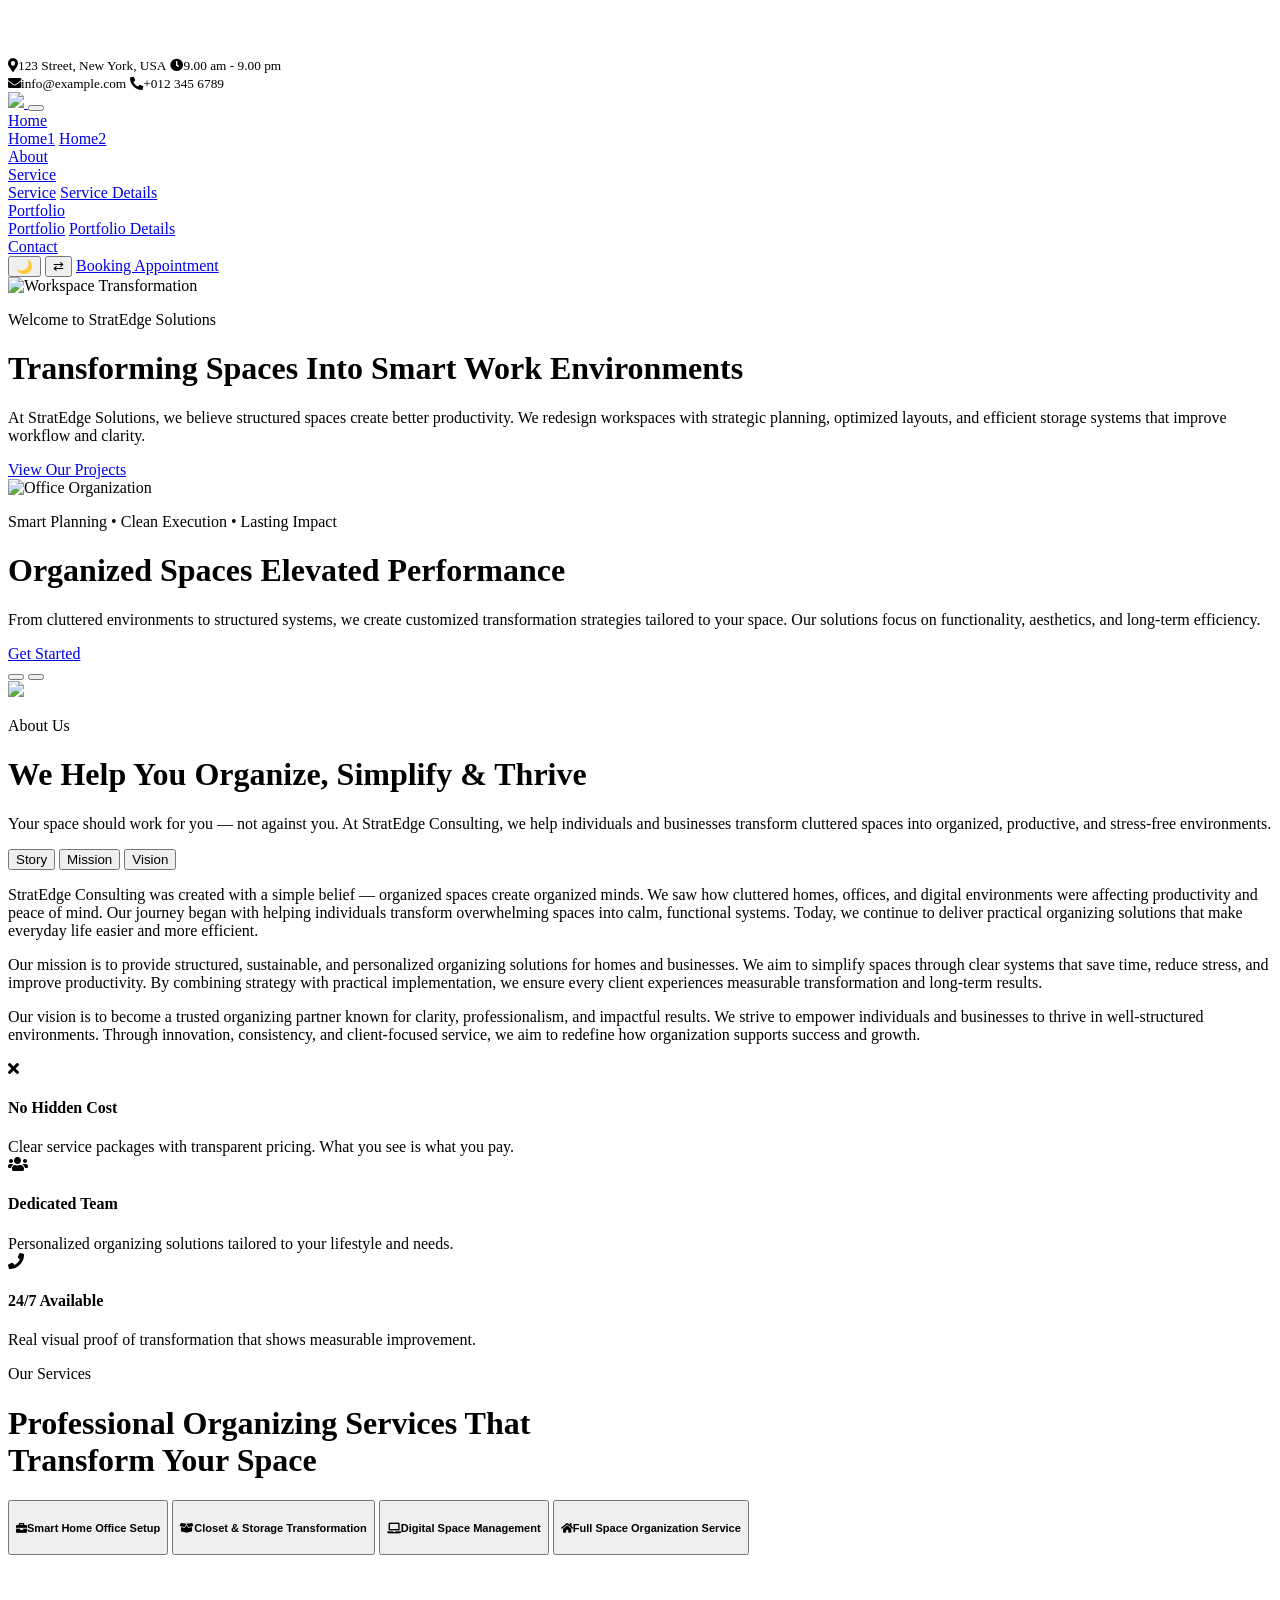
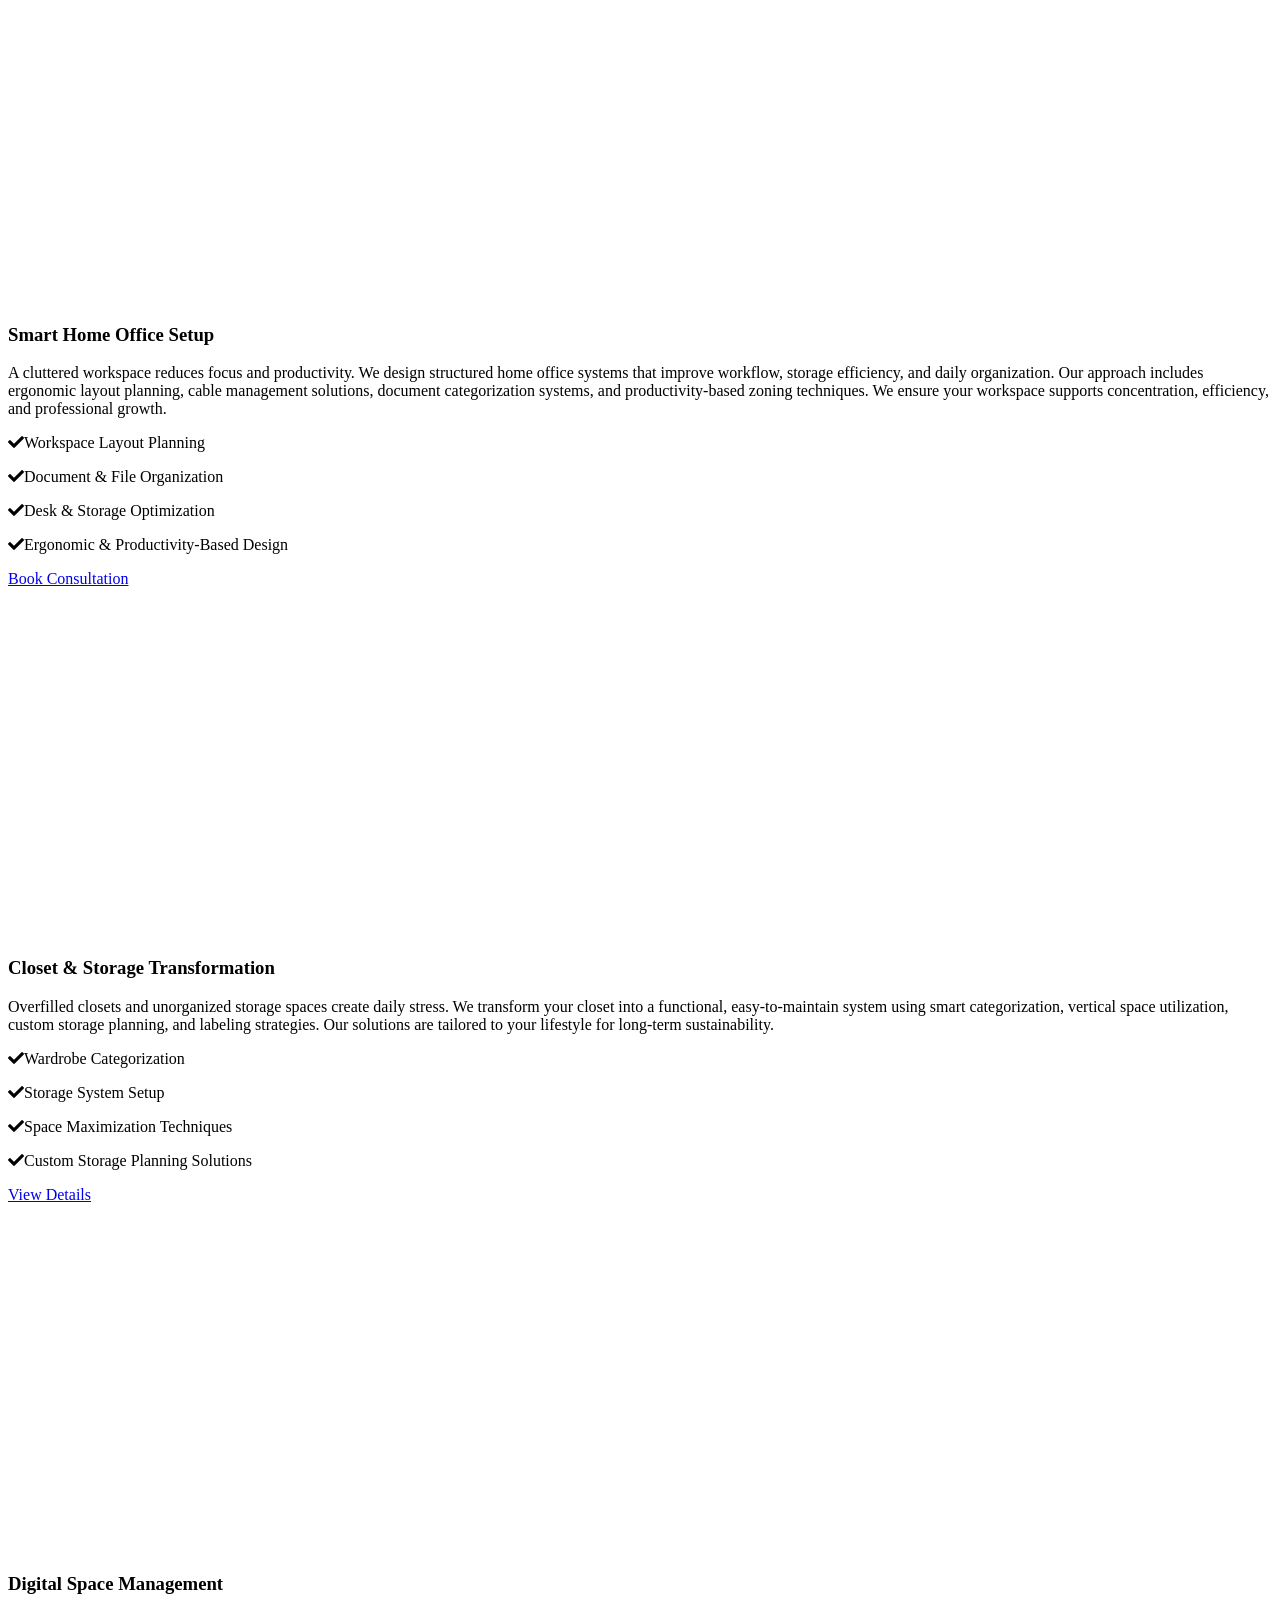
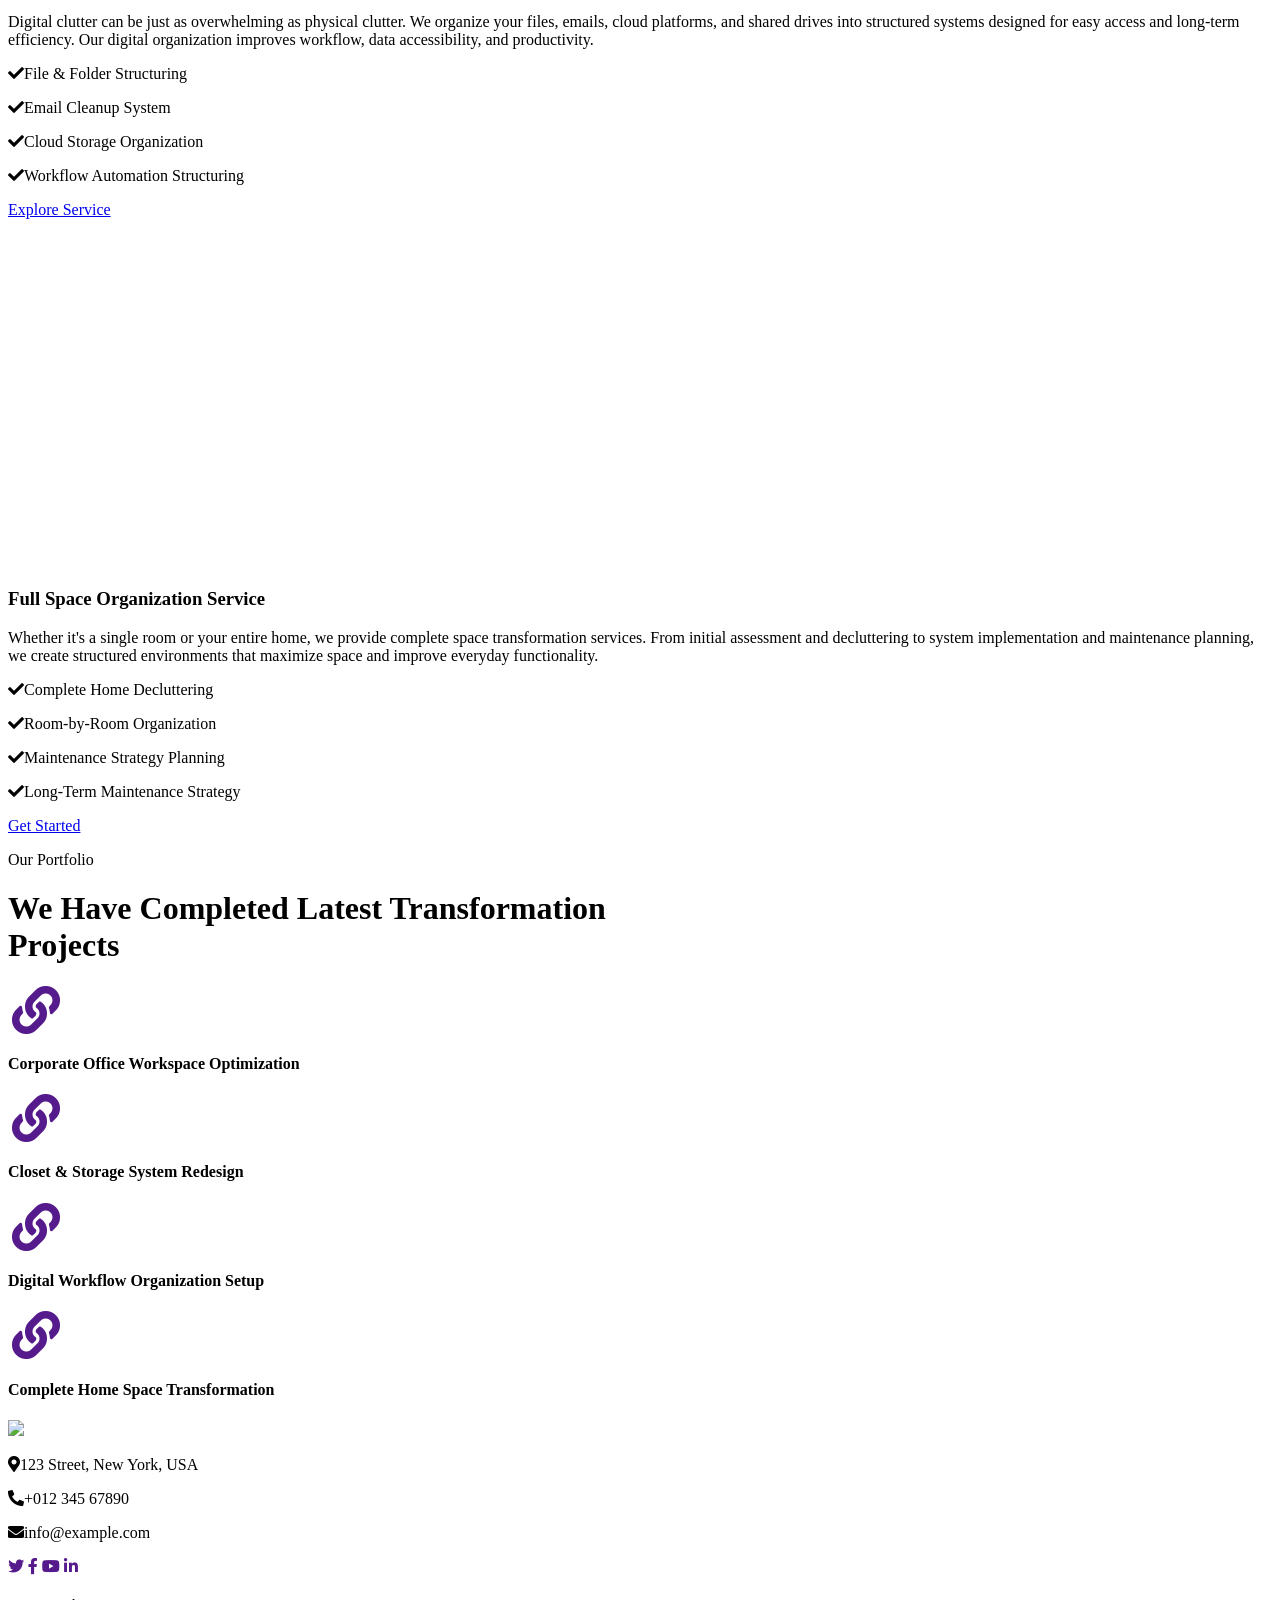
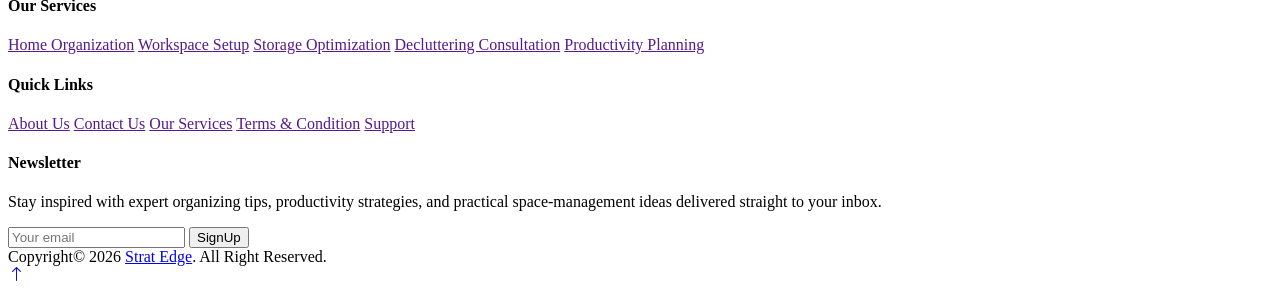
==== index.html @ e44ca154 "Add files via upload" ====
<!DOCTYPE html>
<html lang="en">

<head>
    <meta charset="utf-8">
    <title>StratEdge Consulting</title>
    <meta content="width=device-width, initial-scale=1.0" name="viewport">
    <meta content="" name="keywords">
    <meta content="" name="description">

    <!-- Favicon -->
    <link href="img/favicon.ico" rel="icon">

    <!-- Google Web Fonts -->
    <link rel="preconnect" href="https://fonts.googleapis.com">
    <link rel="preconnect" href="https://fonts.gstatic.com" crossorigin>
    <link href="https://fonts.googleapis.com/css2?family=Jost:wght@500;600;700&family=Open+Sans:wght@400;500&display=swap" rel="stylesheet">  

    <!-- Icon Font Stylesheet -->
    <link href="https://cdnjs.cloudflare.com/ajax/libs/font-awesome/5.10.0/css/all.min.css" rel="stylesheet">
    <link href="https://cdn.jsdelivr.net/npm/bootstrap-icons@1.4.1/font/bootstrap-icons.css" rel="stylesheet">

    <!-- Libraries Stylesheet -->
    <link href="lib/animate/animate.min.css" rel="stylesheet">
    <link href="lib/owlcarousel/assets/owl.carousel.min.css" rel="stylesheet">

    <!-- Customized Bootstrap Stylesheet -->
    <link href="css/bootstrap.min.css" rel="stylesheet">

    <!-- Template Stylesheet -->
    <link href="css/style.css" rel="stylesheet">
</head>

<body>
    <!-- Spinner Start -->
    <div id="spinner" class="show bg-white position-fixed translate-middle w-100 vh-100 top-50 start-50 d-flex align-items-center justify-content-center">
        <div class="spinner-border text-primary" role="status" style="width: 3rem; height: 3rem;"></div>
    </div>
    <!-- Spinner End -->


     <!-- Navbar Start -->
    <div class="container-fluid fixed-top px-0 wow fadeIn" data-wow-delay="0.1s">
        <div class="top-bar row gx-0 align-items-center d-none d-lg-flex">
            <div class="col-lg-6 px-5 text-start">
                <small><i class="fa fa-map-marker-alt text-primary me-2"></i>123 Street, New York, USA</small>
                <small class="ms-4"><i class="fa fa-clock text-primary me-2"></i>9.00 am - 9.00 pm</small>
            </div>
            <div class="col-lg-6 px-5 text-end">
                <small><i class="fa fa-envelope text-primary me-2"></i>info@example.com</small>
                <small class="ms-4"><i class="fa fa-phone-alt text-primary me-2"></i>+012 345 6789</small>
            </div>
        </div>

        <nav class="navbar navbar-expand-lg navbar-light py-lg-0 px-lg-5">
            <a href="index.html" class="navbar-brand ms-4 ms-lg-0">
                <img src="img/consulting-logo.png">
            </a>
            <button type="button" class="navbar-toggler me-4" data-bs-toggle="collapse" data-bs-target="#navbarCollapse">
                <span class="navbar-toggler-icon"></span>
            </button>
            <div class="collapse navbar-collapse" id="navbarCollapse">
    <div class="navbar-nav ms-auto p-4 p-lg-0">

        <div class="nav-item dropdown">
            <a href="#" class="nav-link dropdown-toggle active" data-bs-toggle="dropdown" aria-expanded="false">Home</a>
            <div class="dropdown-menu border-light m-0">
                <a href="index.html" class="dropdown-item active">Home1</a>
                <a href="home2.html" class="dropdown-item">Home2</a>
            </div>
        </div>
        <a href="about.html" class="nav-item nav-link">About</a>

        <!-- Services Dropdown Start -->
         <div class="nav-item dropdown">
            <a href="#" class="nav-link dropdown-toggle" data-bs-toggle="dropdown" aria-expanded="false">Service</a>
            <div class="dropdown-menu border-light m-0">
                <a href="service.html" class="dropdown-item">Service</a>
                <a href="service-details.html" class="dropdown-item">Service Details</a>
            </div>
        </div>
        <!-- Services Dropdown End -->

         <div class="nav-item dropdown">
            <a href="#" class="nav-link dropdown-toggle" data-bs-toggle="dropdown" aria-expanded="false">Portfolio</a>
            <div class="dropdown-menu border-light m-0">
                <a href="project.html" class="dropdown-item">Portfolio</a>
                <a href="project-details.html" class="dropdown-item">Portfolio Details</a>
            </div>
        </div>
        <a href="contact.html" class="nav-item nav-link">Contact</a>

        <div class="d-flex align-items-center ms-lg-3">
            <button id="theme-toggle" class="theme-btn" aria-label="Toggle theme">🌙</button>
            <button id="rtl-toggle" class="rtl-btn" aria-label="Toggle RTL">⇄</button>
            <a href="booking.html" class="logintopbtn btn btn-primary py-2 px-4 ms-3 d-lg-block">
                Booking Appointment
            </a>
        </div>

    </div>
</div>
        </nav>
    </div>
    <!-- Navbar End -->


    <!-- Carousel Start -->
    <div class="container-fluid p-0 mb-5 wow fadeIn" data-wow-delay="0.1s">
    <div id="header-carousel" class="carousel slide carousel-fade" data-bs-ride="carousel">
        <div class="carousel-inner">

            <!-- Slide 1 -->
            <div class="carousel-item active">
                <img class="w-100" src="img/bg-pages.jpg" alt="Workspace Transformation">
                <div class="carousel-caption">
                    <div class="container">
                        <div class="row justify-content-start">
                            <div class="col-lg-8">

                                <p class="d-inline-block border border-white rounded text-primary fw-semi-bold py-1 px-3 animated slideInDown">
                                    Welcome to StratEdge Solutions
                                </p>

                                <h1 class="display-1 mb-4 animated slideInDown">
                                    Transforming Spaces Into Smart Work Environments
                                </h1>

                                <p class="mb-3 ban-text">
                                    At StratEdge Solutions, we believe structured spaces create better productivity. 
                                    We redesign workspaces with strategic planning, optimized layouts, and efficient 
                                    storage systems that improve workflow and clarity.
                                </p>

                                <a href="projects.html" class="btn btn-primary py-3 px-5 animated slideInDown">
                                    View Our Projects
                                </a>

                            </div>
                        </div>
                    </div>
                </div>
            </div>

            <!-- Slide 2 -->
            <div class="carousel-item">
                <img class="w-100" src="img/off1-1.jpg" alt="Office Organization">
                <div class="carousel-caption">
                    <div class="container">
                        <div class="row justify-content-start">
                            <div class="col-lg-7">

                                <p class="d-inline-block border border-white rounded text-primary fw-semi-bold py-1 px-3 animated slideInDown">
                                    Smart Planning • Clean Execution • Lasting Impact
                                </p>

                                <h1 class="display-1 mb-4 animated slideInDown">
                                    Organized Spaces Elevated Performance
                                </h1>

                                <p class="mb-3 ban-text">
                                    From cluttered environments to structured systems, we create customized 
                                    transformation strategies tailored to your space. Our solutions focus on 
                                    functionality, aesthetics, and long-term efficiency.
                                </p>

                                <a href="contact.html" class="btn btn-primary py-3 px-5 animated slideInDown">
                                    Get Started
                                </a>

                            </div>
                        </div>
                    </div>
                </div>
            </div>

        </div>

        <!-- Controls -->
        <button class="carousel-control-prev" type="button" data-bs-target="#header-carousel" data-bs-slide="prev">
            <span class="carousel-control-prev-icon"></span>
        </button>

        <button class="carousel-control-next" type="button" data-bs-target="#header-carousel" data-bs-slide="next">
            <span class="carousel-control-next-icon"></span>
        </button>

    </div>
</div>
    <!-- Carousel End -->


    <!-- About Start -->
    <div class="container-xxl py-5 home-about">
        <div class="container">
            <div class="row g-4 align-items-end mb-4">
                <div class="col-lg-6 wow fadeInUp" data-wow-delay="0.1s">
                    <img class="img-fluid rounded" src="img/about.jpg">
                </div>
                <div class="col-lg-6 wow fadeInUp" data-wow-delay="0.3s">
                    <p class="d-inline-block border rounded text-primary fw-semi-bold py-1 px-3">About Us</p>
                    <h1 class="display-5 mb-4">We Help You Organize, Simplify & Thrive</h1>
                    <p class="mb-4">Your space should work for you — not against you. At StratEdge Consulting, we help individuals and businesses transform cluttered spaces into organized, productive, and stress-free environments.</p>
                    <div class="border rounded p-4">
                        <nav>
                            <div class="nav nav-tabs mb-3" id="nav-tab" role="tablist">
                                <button class="nav-link fw-semi-bold active" id="nav-story-tab" data-bs-toggle="tab" data-bs-target="#nav-story" type="button" role="tab" aria-controls="nav-story" aria-selected="true">Story</button>
                                <button class="nav-link fw-semi-bold" id="nav-mission-tab" data-bs-toggle="tab" data-bs-target="#nav-mission" type="button" role="tab" aria-controls="nav-mission" aria-selected="false">Mission</button>
                                <button class="nav-link fw-semi-bold" id="nav-vision-tab" data-bs-toggle="tab" data-bs-target="#nav-vision" type="button" role="tab" aria-controls="nav-vision" aria-selected="false">Vision</button>
                            </div>
                        </nav>
                        <div class="tab-content" id="nav-tabContent">
                            <div class="tab-pane fade show active" id="nav-story" role="tabpanel" aria-labelledby="nav-story-tab">
                                
                                <p class="mb-0">StratEdge Consulting was created with a simple belief — organized spaces create organized minds. We saw how cluttered homes, offices, and digital environments were affecting productivity and peace of mind. Our journey began with helping individuals transform overwhelming spaces into calm, functional systems. Today, we continue to deliver practical organizing solutions that make everyday life easier and more efficient.</p>
                            </div>
                            <div class="tab-pane fade" id="nav-mission" role="tabpanel" aria-labelledby="nav-mission-tab">
                               
                                <p class="mb-0">Our mission is to provide structured, sustainable, and personalized organizing solutions for homes and businesses. We aim to simplify spaces through clear systems that save time, reduce stress, and improve productivity. By combining strategy with practical implementation, we ensure every client experiences measurable transformation and long-term results.</p>
                            </div>
                            <div class="tab-pane fade" id="nav-vision" role="tabpanel" aria-labelledby="nav-vision-tab">
                                
                                <p class="mb-0">Our vision is to become a trusted organizing partner known for clarity, professionalism, and impactful results. We strive to empower individuals and businesses to thrive in well-structured environments. Through innovation, consistency, and client-focused service, we aim to redefine how organization supports success and growth.</p>
                            </div>
                        </div>
                    </div>
                </div>
            </div>
            <div class="border rounded p-4 wow fadeInUp" data-wow-delay="0.1s">
                <div class="row g-4">
                    <div class="col-lg-4 wow fadeIn" data-wow-delay="0.1s">
                        <div class="h-100">
                            <div class="d-flex">
                                <div class="flex-shrink-0 btn-lg-square rounded-circle bg-primary">
                                    <i class="fa fa-times text-white"></i>
                                </div>
                                <div class="ps-3">
                                    <h4>No Hidden Cost</h4>
                                    <span>Clear service packages with transparent pricing. What you see is what you pay.</span>
                                </div>
                                <div class="border-end d-none d-lg-block"></div>
                            </div>
                            <div class="border-bottom mt-4 d-block d-lg-none"></div>
                        </div>
                    </div>
                    <div class="col-lg-4 wow fadeIn" data-wow-delay="0.3s">
                        <div class="h-100">
                            <div class="d-flex">
                                <div class="flex-shrink-0 btn-lg-square rounded-circle bg-primary">
                                    <i class="fa fa-users text-white"></i>
                                </div>
                                <div class="ps-3">
                                    <h4>Dedicated Team</h4>
                                    <span>Personalized organizing solutions tailored to your lifestyle and needs.</span>
                                </div>
                                <div class="border-end d-none d-lg-block"></div>
                            </div>
                            <div class="border-bottom mt-4 d-block d-lg-none"></div>
                        </div>
                    </div>
                    <div class="col-lg-4 wow fadeIn" data-wow-delay="0.5s">
                        <div class="h-100">
                            <div class="d-flex">
                                <div class="flex-shrink-0 btn-lg-square rounded-circle bg-primary">
                                    <i class="fa fa-phone text-white"></i>
                                </div>
                                <div class="ps-3">
                                    <h4>24/7 Available</h4>
                                    <span>Real visual proof of transformation that shows measurable improvement.</span>
                                </div>
                            </div>
                        </div>
                    </div>
                </div>
            </div>
        </div>
    </div>
    <!-- About End -->


   <!-- Service Start -->
<div class="container-xxl service py-5">
    <div class="container">
        <div class="text-center mx-auto wow fadeInUp" data-wow-delay="0.1s" style="max-width: 600px;">
            <p class="d-inline-block border rounded text-primary fw-semi-bold py-1 px-3">Our Services</p>
            <h1 class="display-5 mb-5">Professional Organizing Services That Transform Your Space</h1>
        </div>
        <div class="row g-4 wow fadeInUp" data-wow-delay="0.3s">
            <div class="col-lg-4">
                <div class="nav nav-pills d-flex justify-content-between w-100 h-100 me-4">
                    <button class="nav-link w-100 d-flex align-items-center text-start border p-4 mb-4 active" data-bs-toggle="pill" data-bs-target="#tab-pane-1" type="button">
                        <h5 class="m-0"><i class="fa fa-briefcase text-primary me-3"></i>Smart Home Office Setup</h5>
                    </button>
                    <button class="nav-link w-100 d-flex align-items-center text-start border p-4 mb-4" data-bs-toggle="pill" data-bs-target="#tab-pane-2" type="button">
                        <h5 class="m-0"><i class="fa fa-box-open text-primary me-3"></i>Closet & Storage Transformation</h5>
                    </button>
                    <button class="nav-link w-100 d-flex align-items-center text-start border p-4 mb-4" data-bs-toggle="pill" data-bs-target="#tab-pane-3" type="button">
                        <h5 class="m-0"><i class="fa fa-laptop text-primary me-3"></i>Digital Space Management</h5>
                    </button>
                    <button class="nav-link w-100 d-flex align-items-center text-start border p-4 mb-0" data-bs-toggle="pill" data-bs-target="#tab-pane-4" type="button">
                        <h5 class="m-0"><i class="fa fa-home text-primary me-3"></i>Full Space Organization Service</h5>
                    </button>
                </div>
            </div>

            <div class="col-lg-8">
                <div class="tab-content w-100">

                    <!-- TAB 1 -->
                    <div class="tab-pane fade show active" id="tab-pane-1">
                        <div class="row g-4">
                            <div class="col-md-6" style="min-height: 350px;">
                                <div class="position-relative h-100">
                                    <img class="position-absolute rounded w-100 h-100" src="img/clo1-1.webp" style="object-fit: cover;" alt="">
                                </div>
                            </div>
                            <div class="col-md-6">
                                <h3 class="mb-4">Smart Home Office Setup</h3>
                                <p class="mb-4">
                                    A cluttered workspace reduces focus and productivity. We design structured home 
                                    office systems that improve workflow, storage efficiency, and daily organization. 
                                    Our approach includes ergonomic layout planning, cable management solutions, 
                                    document categorization systems, and productivity-based zoning techniques. 
                                    We ensure your workspace supports concentration, efficiency, and professional growth.
                                </p>
                                <p><i class="fa fa-check text-primary me-3"></i>Workspace Layout Planning</p>
                                <p><i class="fa fa-check text-primary me-3"></i>Document & File Organization</p>
                                <p><i class="fa fa-check text-primary me-3"></i>Desk & Storage Optimization</p>
                                <p><i class="fa fa-check text-primary me-3"></i>Ergonomic & Productivity-Based Design</p>
                                <a href="#" class="btn btn-primary py-3 px-5 mt-3">Book Consultation</a>
                            </div>
                        </div>
                    </div>

                    <!-- TAB 2 -->
                    <div class="tab-pane fade" id="tab-pane-2">
                        <div class="row g-4">
                            <div class="col-md-6" style="min-height: 350px;">
                                <div class="position-relative h-100">
                                    <img class="position-absolute rounded w-100 h-100" src="img/clo2-2.webp" style="object-fit: cover;" alt="">
                                </div>
                            </div>
                            <div class="col-md-6">
                                <h3 class="mb-4">Closet & Storage Transformation</h3>
                                <p class="mb-4">
                                    Overfilled closets and unorganized storage spaces create daily stress. We transform 
                                    your closet into a functional, easy-to-maintain system using smart categorization, 
                                    vertical space utilization, custom storage planning, and labeling strategies. 
                                    Our solutions are tailored to your lifestyle for long-term sustainability.
                                </p>
                                <p><i class="fa fa-check text-primary me-3"></i>Wardrobe Categorization</p>
                                <p><i class="fa fa-check text-primary me-3"></i>Storage System Setup</p>
                                <p><i class="fa fa-check text-primary me-3"></i>Space Maximization Techniques</p>
                                <p><i class="fa fa-check text-primary me-3"></i>Custom Storage Planning Solutions</p>
                                <a href="#" class="btn btn-primary py-3 px-5 mt-3">View Details</a>
                            </div>
                        </div>
                    </div>

                    <!-- TAB 3 -->
                    <div class="tab-pane fade" id="tab-pane-3">
                        <div class="row g-4">
                            <div class="col-md-6" style="min-height: 350px;">
                                <div class="position-relative h-100">
                                    <img class="position-absolute rounded w-100 h-100" src="img/clo3-3.jpg" style="object-fit: cover;" alt="">
                                </div>
                            </div>
                            <div class="col-md-6">
                                <h3 class="mb-4">Digital Space Management</h3>
                                <p class="mb-4">
                                    Digital clutter can be just as overwhelming as physical clutter. We organize your 
                                    files, emails, cloud platforms, and shared drives into structured systems designed 
                                    for easy access and long-term efficiency. Our digital organization improves workflow, 
                                    data accessibility, and productivity.
                                </p>
                                <p><i class="fa fa-check text-primary me-3"></i>File & Folder Structuring</p>
                                <p><i class="fa fa-check text-primary me-3"></i>Email Cleanup System</p>
                                <p><i class="fa fa-check text-primary me-3"></i>Cloud Storage Organization</p>
                                <p><i class="fa fa-check text-primary me-3"></i>Workflow Automation Structuring</p>
                                <a href="#" class="btn btn-primary py-3 px-5 mt-3">Explore Service</a>
                            </div>
                        </div>
                    </div>

                    <!-- TAB 4 -->
                    <div class="tab-pane fade" id="tab-pane-4">
                        <div class="row g-4">
                            <div class="col-md-6" style="min-height: 350px;">
                                <div class="position-relative h-100">
                                    <img class="position-absolute rounded w-100 h-100" src="img/port4-4.jpg" style="object-fit: cover;" alt="">
                                </div>
                            </div>
                            <div class="col-md-6">
                                <h3 class="mb-4">Full Space Organization Service</h3>
                                <p class="mb-4">
                                    Whether it's a single room or your entire home, we provide complete space 
                                    transformation services. From initial assessment and decluttering to system 
                                    implementation and maintenance planning, we create structured environments 
                                    that maximize space and improve everyday functionality.
                                </p>
                                <p><i class="fa fa-check text-primary me-3"></i>Complete Home Decluttering</p>
                                <p><i class="fa fa-check text-primary me-3"></i>Room-by-Room Organization</p>
                                <p><i class="fa fa-check text-primary me-3"></i>Maintenance Strategy Planning</p>
                                <p><i class="fa fa-check text-primary me-3"></i>Long-Term Maintenance Strategy</p>
                                <a href="#" class="btn btn-primary py-3 px-5 mt-3">Get Started</a>
                            </div>
                        </div>
                    </div>

                </div>
            </div>
        </div>
    </div>
</div>
<!-- Service End -->


    <!-- Projects Start -->
    <div class="container-xxl py-5 home-pro">
    <div class="container">
        <div class="text-center mx-auto wow fadeInUp" data-wow-delay="0.1s" style="max-width: 600px;">
            <p class="d-inline-block border rounded text-primary fw-semi-bold py-1 px-3">Our Portfolio</p>
            <h1 class="display-5 mb-5">We Have Completed Latest Transformation Projects</h1>
        </div>
        <div class="owl-carousel project-carousel wow fadeInUp" data-wow-delay="0.3s">
            
            <div class="project-item pe-5">
                <div class="project-img mb-3">
                    <img class="img-fluid rounded" src="img/product2.png" alt="">
                    <a href=""><i class="fa fa-link fa-3x text-primary"></i></a>
                </div>
                <div class="project-title">
                    <h4 class="mb-0">Corporate Office Workspace Optimization</h4>
                </div>
            </div>

            <div class="project-item pe-5">
                <div class="project-img mb-3">
                    <img class="img-fluid rounded" src="img/product4.png" alt="">
                    <a href=""><i class="fa fa-link fa-3x text-primary"></i></a>
                </div>
                <div class="project-title">
                    <h4 class="mb-0">Closet & Storage System Redesign</h4>
                </div>
            </div>

            <div class="project-item pe-5">
                <div class="project-img mb-3">
                    <img class="img-fluid rounded" src="img/product3.png" alt="">
                    <a href=""><i class="fa fa-link fa-3x text-primary"></i></a>
                </div>
                <div class="project-title">
                    <h4 class="mb-0">Digital Workflow Organization Setup</h4>
                </div>
            </div>

            <div class="project-item pe-5">
                <div class="project-img mb-3">
                    <img class="img-fluid rounded" src="img/product1.png" alt="">
                    <a href=""><i class="fa fa-link fa-3x text-primary"></i></a>
                </div>
                <div class="project-title">
                    <h4 class="mb-0">Complete Home Space Transformation</h4>
                </div>
            </div>

        </div>
    </div>
</div>
    <!-- Projects End -->


    
   


    <!-- Footer Start -->
    <div class="container-fluid bg-dark text-light footer mt-5 py-5 wow fadeIn" data-wow-delay="0.1s">
        <div class="container py-5">
            <div class="row g-5">
                <div class="col-lg-3 col-md-6">
                    <a href="index.html" class="navbar-brand ms-4 ms-lg-0">
                <img src="img/consulting-logo.png">
            </a>
                    <p class="mb-2"><i class="fa fa-map-marker-alt me-3"></i>123 Street, New York, USA</p>
                    <p class="mb-2"><i class="fa fa-phone-alt me-3"></i>+012 345 67890</p>
                    <p class="mb-2"><i class="fa fa-envelope me-3"></i>info@example.com</p>
                    <div class="d-flex pt-2">
                        <a class="btn btn-square btn-outline-light rounded-circle me-2" href=""><i class="fab fa-twitter"></i></a>
                        <a class="btn btn-square btn-outline-light rounded-circle me-2" href=""><i class="fab fa-facebook-f"></i></a>
                        <a class="btn btn-square btn-outline-light rounded-circle me-2" href=""><i class="fab fa-youtube"></i></a>
                        <a class="btn btn-square btn-outline-light rounded-circle me-2" href=""><i class="fab fa-linkedin-in"></i></a>
                    </div>
                </div>
                <div class="col-lg-3 col-md-6">
    <h4 class="text-white mb-4">Our Services</h4>
    <a class="btn btn-link" href="">Home Organization</a>
    <a class="btn btn-link" href="">Workspace Setup</a>
    <a class="btn btn-link" href="">Storage Optimization</a>
    <a class="btn btn-link" href="">Decluttering Consultation</a>
    <a class="btn btn-link" href="">Productivity Planning</a>
</div>
                <div class="col-lg-3 col-md-6">
                    <h4 class="text-white mb-4">Quick Links</h4>
                    <a class="btn btn-link" href="">About Us</a>
                    <a class="btn btn-link" href="">Contact Us</a>
                    <a class="btn btn-link" href="">Our Services</a>
                    <a class="btn btn-link" href="">Terms & Condition</a>
                    <a class="btn btn-link" href="">Support</a>
                </div>
                <div class="col-lg-3 col-md-6">
                    <h4 class="text-white mb-4">Newsletter</h4>
                    <p>Stay inspired with expert organizing tips, productivity strategies, and practical space-management ideas delivered straight to your inbox.</p>
                    <div class="position-relative w-100">
                        <input class="form-control bg-white border-0 w-100 py-3 ps-4 pe-5" type="text" placeholder="Your email">
                        <button type="button" class="btn btn-primary py-2 position-absolute top-0 end-0 mt-2 me-2">SignUp</button>
                    </div>
                </div>
            </div>
        </div>
    </div>
    <!-- Footer End -->


    <!-- Copyright Start -->
    <div class="container-fluid copyright py-4">
        <div class="container">
            <div class="row">
                <div class="col-md-12 text-center  mb-3 mb-md-0">Copyright© 2026 <a class="border-bottom" href="#">Strat Edge</a>. All Right Reserved.
                </div>
                
            </div>
        </div>
    </div>
    <!-- Copyright End -->


    <!-- Back to Top -->
    <a href="#" class="btn btn-lg btn-primary btn-lg-square rounded-circle back-to-top"><i class="bi bi-arrow-up"></i></a>


    <!-- JavaScript Libraries -->
    <script src="https://code.jquery.com/jquery-3.4.1.min.js"></script>
    <script src="https://cdn.jsdelivr.net/npm/bootstrap@5.3.2/dist/js/bootstrap.bundle.min.js"></script>
    <script src="lib/wow/wow.min.js"></script>
    <script src="lib/easing/easing.min.js"></script>
    <script src="lib/waypoints/waypoints.min.js"></script>
    <script src="lib/owlcarousel/owl.carousel.min.js"></script>

    <!-- Template Javascript -->
    <script src="js/main.js"></script>

</body>

</html>
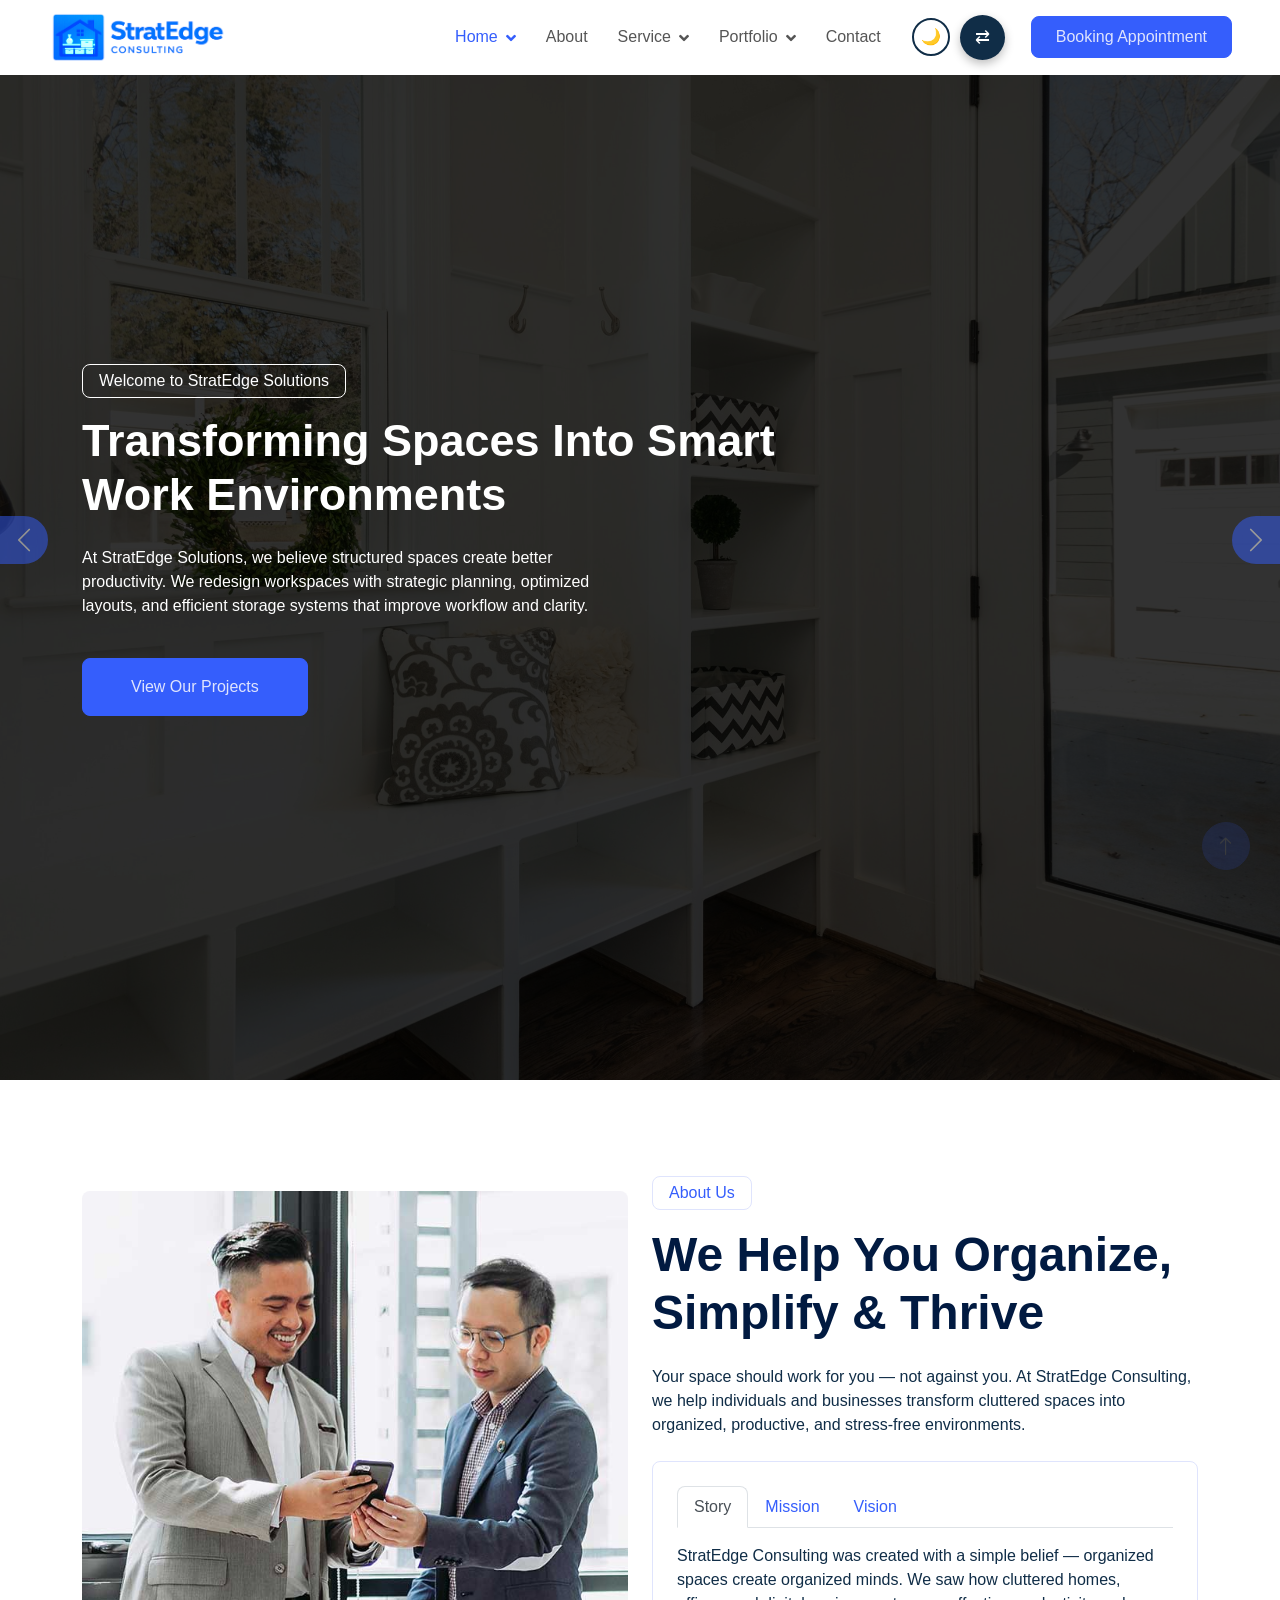
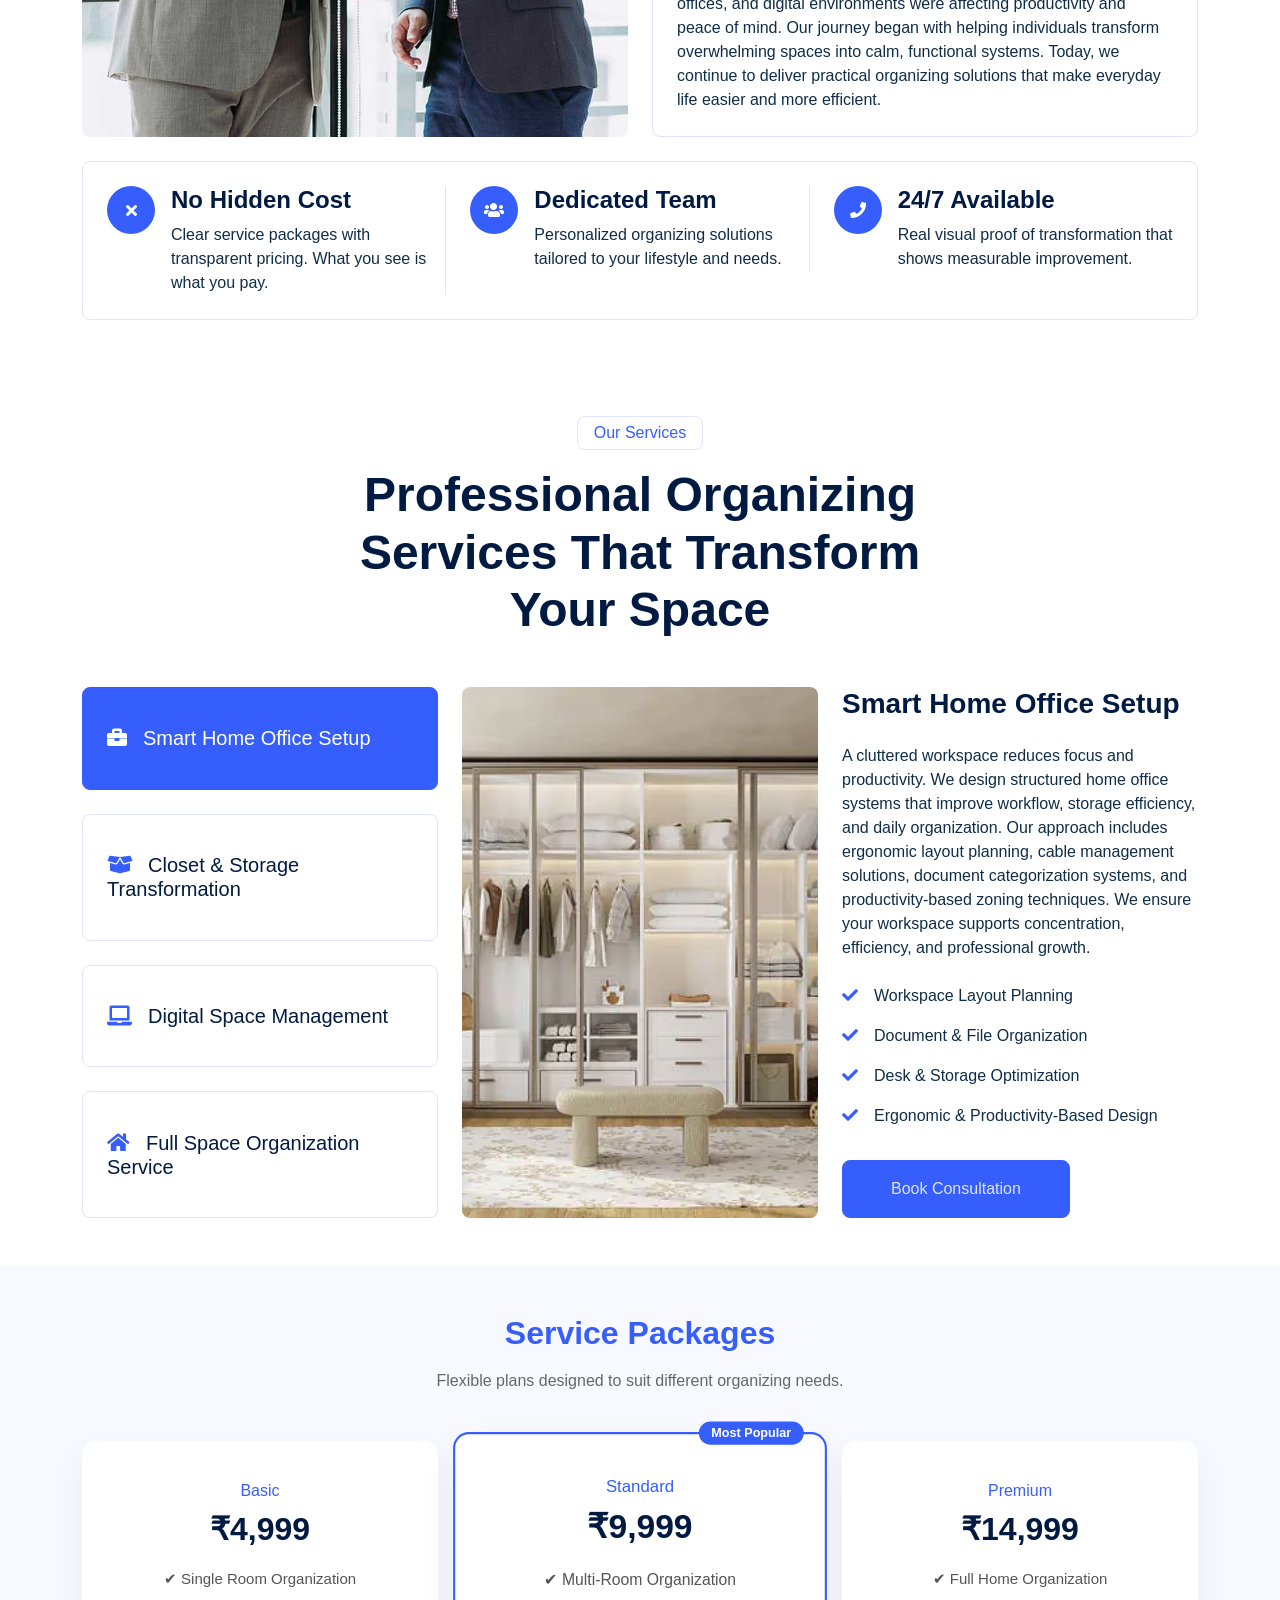
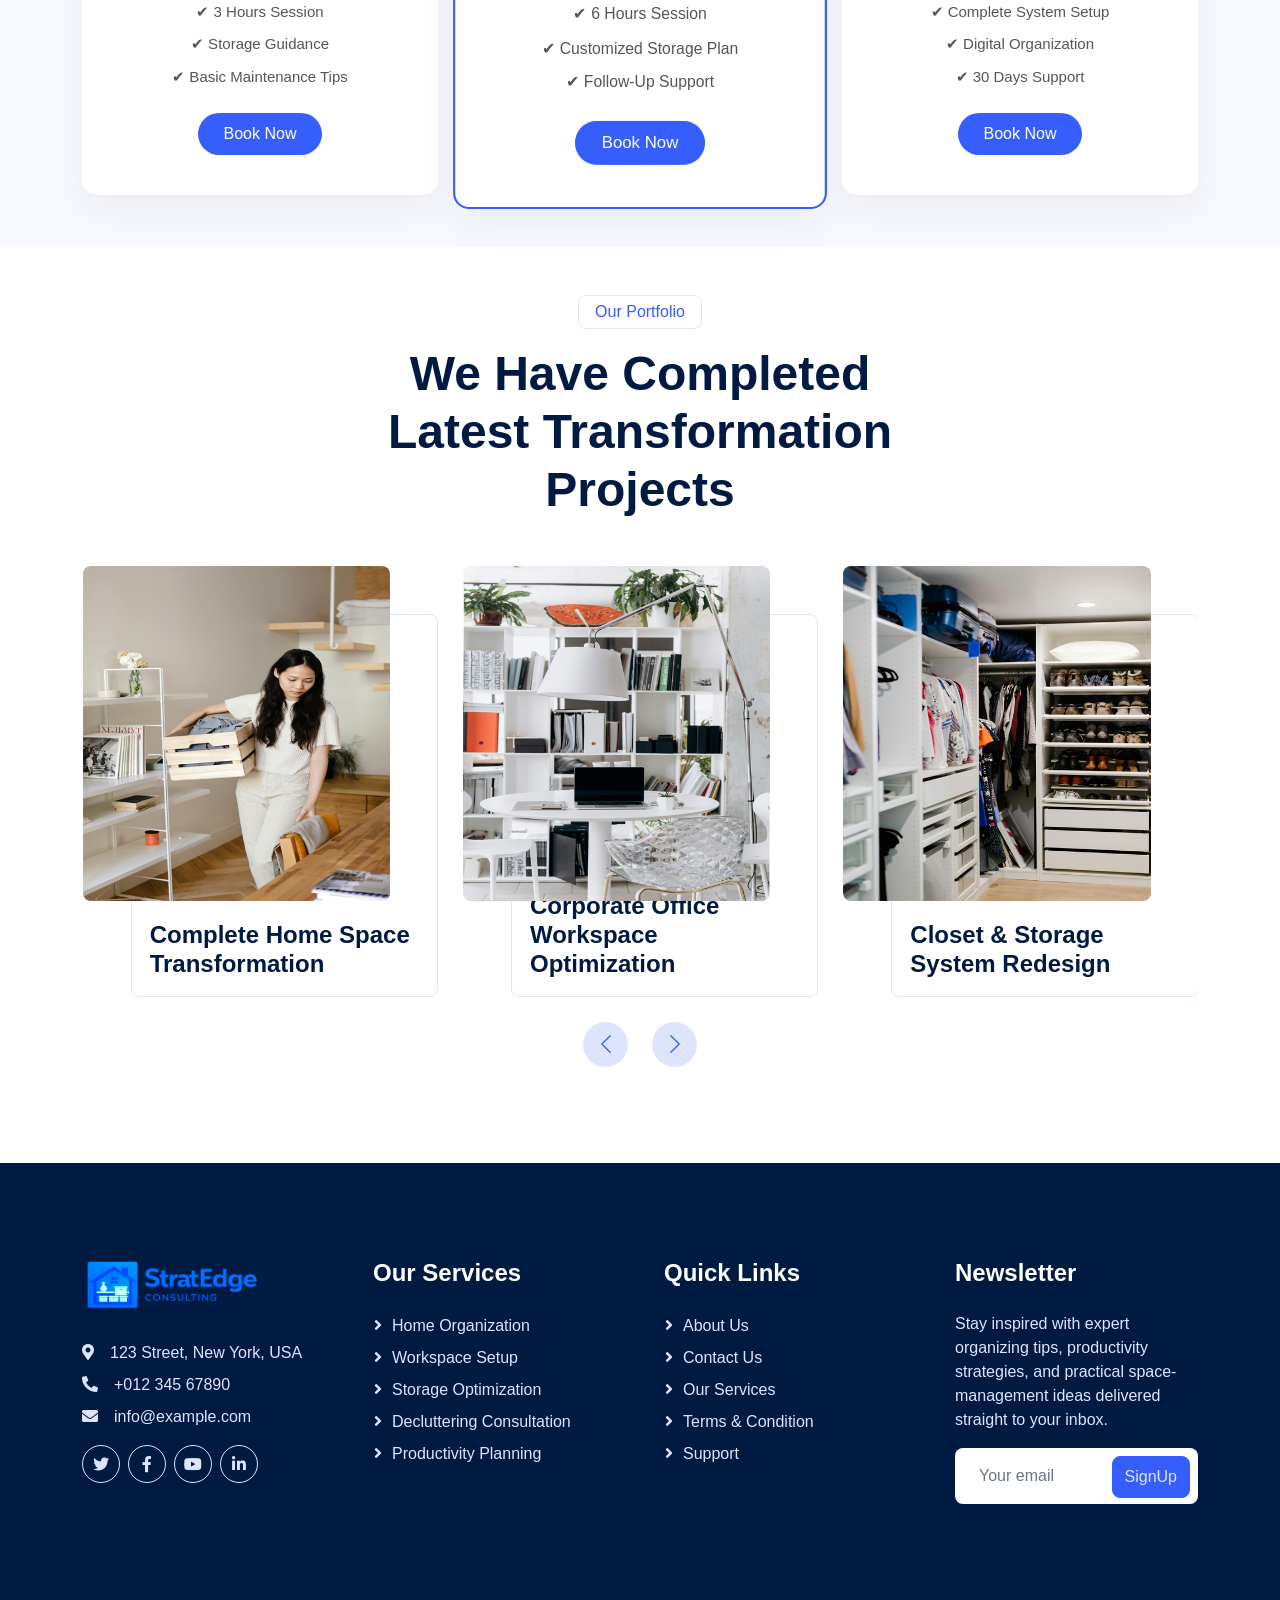
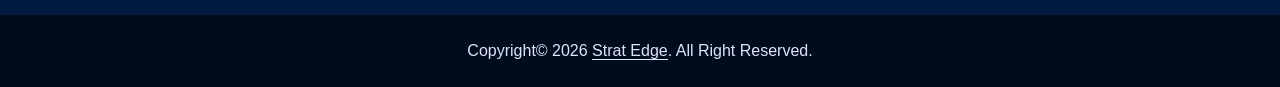
==== commit 6cea2917: "Update index.html" ====
--- a/index.html
+++ b/index.html
@@ -413,6 +413,64 @@
     </div>
 </div>
 <!-- Service End -->
+     <section class="pricing-section py-5">
+  <div class="container text-center">
+    <h2 class="section-title mb-3">Service Packages</h2>
+    <p class="section-subtitle mb-5">
+      Flexible plans designed to suit different organizing needs.
+    </p>
+
+    <div class="row g-4 justify-content-center">
+
+      <!-- Basic Plan -->
+      <div class="col-lg-4 col-md-6">
+        <div class="pricing-card">
+          <h6 class="plan-type">Basic</h6>
+          <h3 class="price">₹4,999</h3>
+          <ul class="pricing-list">
+            <li>✔ Single Room Organization</li>
+            <li>✔ 3 Hours Session</li>
+            <li>✔ Storage Guidance</li>
+            <li>✔ Basic Maintenance Tips</li>
+          </ul>
+          <a href="#" class="btn pricing-btn">Book Now</a>
+        </div>
+      </div>
+
+      <!-- Standard Plan (Featured) -->
+      <div class="col-lg-4 col-md-6">
+        <div class="pricing-card featured">
+          <div class="badge">Most Popular</div>
+          <h6 class="plan-type">Standard</h6>
+          <h3 class="price">₹9,999</h3>
+          <ul class="pricing-list">
+            <li>✔ Multi-Room Organization</li>
+            <li>✔ 6 Hours Session</li>
+            <li>✔ Customized Storage Plan</li>
+            <li>✔ Follow-Up Support</li>
+          </ul>
+          <a href="#" class="btn pricing-btn">Book Now</a>
+        </div>
+      </div>
+
+      <!-- Premium Plan -->
+      <div class="col-lg-4 col-md-6">
+        <div class="pricing-card">
+          <h6 class="plan-type">Premium</h6>
+          <h3 class="price">₹14,999</h3>
+          <ul class="pricing-list">
+            <li>✔ Full Home Organization</li>
+            <li>✔ Complete System Setup</li>
+            <li>✔ Digital Organization</li>
+            <li>✔ 30 Days Support</li>
+          </ul>
+          <a href="#" class="btn pricing-btn">Book Now</a>
+        </div>
+      </div>
+
+    </div>
+  </div>
+</section>
 
 
     <!-- Projects Start -->
@@ -552,4 +610,5 @@
 
 </body>
 
-</html>+
+</html>
--- a/css/style.css
+++ b/css/style.css
@@ -0,0 +1,2273 @@
+/********** Template CSS **********/
+:root {
+    --primary: #355EFC;
+    --secondary: #E93C05;
+    --tertiary: #555555;
+    --light: #DFE4FD;
+    --dark: #011A41;
+}
+
+.back-to-top {
+    position: fixed;
+    display: none;
+    right: 30px;
+    bottom: 30px;
+    z-index: 99;
+}
+
+h1,
+.h1,
+h2,
+.h2,
+.fw-bold {
+    font-weight: 700 !important;
+}
+
+h3,
+.h3,
+h4,
+.h4,
+.fw-medium {
+    font-weight: 600 !important;
+}
+
+h5,
+.h5,
+h6,
+.h6,
+.fw-semi-bold {
+    font-weight: 500 !important;
+}
+
+
+/*** Spinner ***/
+#spinner {
+    opacity: 0;
+    visibility: hidden;
+    transition: opacity .5s ease-out, visibility 0s linear .5s;
+    z-index: 99999;
+}
+
+#spinner.show {
+    transition: opacity .5s ease-out, visibility 0s linear 0s;
+    visibility: visible;
+    opacity: 1;
+}
+
+
+/*** Button ***/
+.btn {
+    transition: .5s;
+    font-weight: 500;
+}
+
+.btn-primary,
+.btn-outline-primary:hover {
+    color: var(--light);
+}
+
+.btn-square {
+    width: 38px;
+    height: 38px;
+}
+
+.btn-sm-square {
+    width: 32px;
+    height: 32px;
+}
+
+.btn-lg-square {
+    width: 48px;
+    height: 48px;
+}
+
+.btn-square,
+.btn-sm-square,
+.btn-lg-square {
+    padding: 0;
+    display: flex;
+    align-items: center;
+    justify-content: center;
+    font-weight: normal;
+}
+
+
+/*** Navbar ***/
+.fixed-top {
+    transition: .5s;
+}
+
+.top-bar {
+    height: 45px;
+    border-bottom: 1px solid rgba(53, 94, 252, .07);
+}
+
+.navbar .dropdown-toggle::after {
+    border: none;
+    content: "\f107";
+    font-family: "Font Awesome 5 Free";
+    font-weight: 900;
+    vertical-align: middle;
+    margin-left: 8px;
+}
+
+.navbar .navbar-nav .nav-link {
+    padding: 25px 15px;
+    color: var(--tertiary);
+    font-weight: 500;
+    outline: none;
+}
+
+.navbar .navbar-nav .nav-link:hover,
+.navbar .navbar-nav .nav-link.active {
+    color: var(--primary);
+}
+.dark .navbar .navbar-nav .nav-link:hover,
+.dark .navbar .navbar-nav .nav-link.active {
+    color: var(--primary);
+}
+@media (max-width: 480px) {
+
+.home2-hero-section {
+  padding-top: 160px;
+}
+.carousel-inner {
+  padding-top: 80px;
+}
+}
+
+@media (max-width: 991.98px) {
+    .navbar .navbar-nav {
+        margin-top: 10px;
+        border-top: 1px solid rgba(0, 0, 0, .07);
+        background: #FFFFFF;
+    }
+    .project-item {
+  padding-bottom: 3rem;
+}
+.footer .navbar-brand {
+  margin: 0px !important;
+}
+.home2-hero-section {
+  min-height: 65vh !important;
+}
+#header-carousel .carousel-item {
+  height: 70vh;
+}
+    .dark .navbar .navbar-nav {
+        background: #000;
+    }
+
+    .navbar .navbar-nav .nav-link {
+        padding: 10px 0;
+    }
+}
+
+@media (min-width: 992px) {
+    .navbar .nav-item .dropdown-menu {
+        display: block;
+        visibility: hidden;
+        top: 100%;
+        transform: rotateX(-75deg);
+        transform-origin: 0% 0%;
+        transition: .5s;
+        opacity: 0;
+    }
+
+    .navbar .nav-item:hover .dropdown-menu {
+        transform: rotateX(0deg);
+        visibility: visible;
+        transition: .5s;
+        opacity: 1;
+    }
+}
+
+
+/*** Header ***/
+.carousel-caption {
+    top: 0;
+    left: 0;
+    right: 0;
+    bottom: 0;
+    display: flex;
+    align-items: center;
+    justify-content: center;
+    text-align: start;
+    z-index: 1;
+}
+
+.carousel-control-prev,
+.carousel-control-next {
+    width: 3rem;
+}
+
+.carousel-control-prev-icon,
+.carousel-control-next-icon {
+    width: 3rem;
+    height: 3rem;
+    background-color: var(--primary);
+    border: 10px solid var(--primary);
+}
+
+.carousel-control-prev-icon {
+    border-radius: 0 3rem 3rem 0;
+}
+
+.carousel-control-next-icon {
+    border-radius: 3rem 0 0 3rem;
+}
+
+@media (max-width: 768px) {
+    #header-carousel .carousel-item {
+        position: relative;
+        min-height: 450px;
+    }
+    
+    #header-carousel .carousel-item img {
+        position: absolute;
+        width: 100%;
+        height: 100%;
+        object-fit: cover;
+    }
+}
+
+.page-header {
+    padding-top: 12rem;
+    padding-bottom: 6rem;
+    background-color: #DFE4FD !important;
+    background-size: cover;
+}
+
+.page-header .breadcrumb-item,
+.page-header .breadcrumb-item a {
+    font-weight: 500;
+}
+
+.page-header .breadcrumb-item+.breadcrumb-item::before {
+    color: var(--tertiary);
+}
+
+
+/*** Service ***/
+.service .nav .nav-link {
+    transition: .5s;
+}
+
+.service .nav .nav-link.active {
+    border-color: var(--primary) !important;
+    background: var(--primary);
+}
+
+.service .nav .nav-link.active h5 {
+    color: #FFFFFF !important;
+}
+
+.service .nav .nav-link.active h5 i {
+    color: #FFFFFF !important;
+}
+
+
+/*** Project ***/
+.project-item,
+.project-item .project-img {
+    position: relative;
+}
+
+.project-item .project-img a {
+    position: absolute;
+    width: 100%;
+    height: 100%;
+    top: 0;
+    left: 0;
+    background: rgba(255, 255, 255, .5);
+    display: flex;
+    align-items: center;
+    justify-content: center;
+    border-radius: 8px;
+    opacity: 0;
+    transition: .5s;
+}
+
+.project-item:hover .project-img a {
+    opacity: 1;
+}
+
+.project-item .project-title {
+    position: absolute;
+    top: 3rem;
+    right: 0;
+    bottom: 0;
+    left: 3rem;
+    border: 1px solid var(--light);
+    border-radius: 8px;
+    display: flex;
+    align-items: flex-end;
+    padding: 18px;
+    z-index: -1;
+    transition: .5s;
+}
+
+.project-item:hover .project-title {
+    background: var(--primary);
+    border-color: var(--primary);
+}
+
+.project-item .project-title h4 {
+    transition: .5s;
+}
+
+.project-item:hover .project-title h4 {
+    color: #FFFFFF;
+}
+
+.project-carousel .owl-nav {
+    margin-top: 25px;
+    display: flex;
+    justify-content: center;
+}
+
+.project-carousel .owl-nav .owl-prev,
+.project-carousel .owl-nav .owl-next {
+    margin: 0 12px;
+    width: 45px;
+    height: 45px;
+    display: flex;
+    align-items: center;
+    justify-content: center;
+    color: var(--primary);
+    background: var(--light);
+    border-radius: 45px;
+    font-size: 22px;
+    transition: .5s;
+}
+
+.project-carousel .owl-nav .owl-prev:hover,
+.project-carousel .owl-nav .owl-next:hover {
+    background: var(--primary);
+    color: var(--light);
+}
+
+
+/*** Footer ***/
+.footer .btn.btn-link {
+    display: block;
+    margin-bottom: 5px;
+    padding: 0;
+    text-align: left;
+    color: var(--light);
+    font-weight: normal;
+    text-transform: capitalize;
+    transition: .3s;
+}
+
+.footer .btn.btn-link::before {
+    position: relative;
+    content: "\f105";
+    font-family: "Font Awesome 5 Free";
+    font-weight: 900;
+    margin-right: 10px;
+}
+
+.footer .btn.btn-link:hover {
+    color: var(--primary);
+    letter-spacing: 1px;
+    box-shadow: none;
+}
+
+.copyright {
+    color: var(--light);
+    background: #000B1C;
+}
+
+.copyright a {
+    color: var(--light);
+}
+
+.copyright a:hover {
+    color: var(--primary);
+}
+.navbar-brand img {
+  width: 180px;
+      filter: brightness(150%) contrast(120%);
+}
+.carousel-inner p.ban-text {
+  color: #000;
+  margin-bottom: 40px !important;
+  width: 70%;
+}
+.fun-fact-section {
+    background: #355EFC;
+    color: #fff;
+}
+
+.counter-box h2 {
+    font-size: 40px;
+    font-weight: 700;
+    color: #fff;
+    position: relative;
+    display: inline-block;
+}
+
+.counter-box p {
+    margin-top: 10px;
+    font-size: 16px;
+    letter-spacing: 1px;
+}
+/* + Symbol */
+.counter-box h2::after {
+    content: "+";
+    font-size: 28px;
+    margin-left: 5px;
+    color: #fff;
+}
+.mv-section {
+    background: #f8f9ff;
+}
+
+.section-title {
+    font-weight: 700;
+    color: #355EFC;
+}
+
+.section-subtitle {
+    max-width: 600px;
+    margin: 0 auto;
+    color: #555;
+}
+
+.mv-card {
+    background: #ffffff;
+    padding: 30px;
+    border-radius: 12px;
+    box-shadow: 0 10px 25px rgba(0,0,0,0.05);
+    text-align: center;
+    transition: 0.3s ease;
+    border-top: 4px solid #355EFC;
+}
+
+.mv-card:hover {
+    transform: translateY(-8px);
+}
+
+.mv-card h4 {
+    margin-top: 15px;
+    color: #355EFC;
+    font-weight: 600;
+}
+
+.mv-card p {
+    font-size: 15px;
+    color: #666;
+    margin-top: 10px;
+}
+
+.icon-box {
+    font-size: 40px;
+}
+.journey-section {
+  background: #f8f9ff;
+}
+
+.section-title {
+  color: #355EFC;
+  font-weight: 700;
+}
+
+.section-subtitle {
+  max-width: 600px;
+  margin: 0 auto;
+  color: #666;
+}
+
+/* Timeline Center Line */
+.timeline {
+  position: relative;
+  max-width: 800px;
+  margin: auto;
+}
+
+.timeline::after {
+  content: '';
+  position: absolute;
+  width: 3px;
+  background: #355EFC;
+  top: 0;
+  bottom: 0;
+  left: 50%;
+  margin-left: -1.5px;
+}
+
+/* Timeline Item */
+.timeline-item {
+  padding: 20px 40px;
+  position: relative;
+  width: 50%;
+}
+
+.timeline-item:nth-child(odd) {
+  left: 0;
+  text-align: right;
+}
+
+.timeline-item:nth-child(even) {
+  left: 50%;
+}
+
+/* Dot */
+.timeline-item::after {
+  content: '';
+  position: absolute;
+  width: 16px;
+  height: 16px;
+  right: -8px;
+  background: #355EFC;
+  border-radius: 50%;
+  top: 25px;
+}
+
+.timeline-item:nth-child(even)::after {
+  left: -8px;
+}
+
+/* Content Box */
+.timeline-content {
+  background: #fff;
+  padding: 20px;
+  border-radius: 8px;
+  box-shadow: 0 5px 20px rgba(0,0,0,0.05);
+}
+
+/* Mobile Responsive */
+@media screen and (max-width: 768px) {
+
+  .timeline::after {
+    left: 20px;
+  }
+
+  .timeline-item {
+    width: 100%;
+    padding-left: 60px;
+    padding-right: 25px;
+    text-align: left !important;
+  }
+
+  .timeline-item:nth-child(even) {
+    left: 0;
+  }
+
+  .timeline-item::after {
+    left: 12px;
+  }
+}
+
+.choose-list {
+  list-style: none;
+  padding: 0;
+}
+
+.choose-list li {
+  margin-bottom: 15px;
+  font-size: 16px;
+}
+.about-cta {
+  background: #355EFC;
+  color: #fff;
+}
+.about-cta .btn.btn-primary.px-4 {
+  background-color: #2d50d6;
+  border-color: #2a4bca;
+}
+.about-cta h3 {
+  color: #fff;
+}
+.why-choose-advanced {
+  background: #f8f9ff;
+  margin: 40px 0;
+}
+
+.section-title {
+  color: #355EFC;
+  font-weight: 700;
+}
+
+.section-subtitle {
+  max-width: 600px;
+  margin: 0 auto;
+  color: #666;
+}
+
+.choose-card {
+  background: #ffffff;
+  padding: 30px;
+  border-radius: 12px;
+  text-align: center;
+  transition: 0.3s ease;
+  box-shadow: 0 10px 25px rgba(0,0,0,0.05);
+  border-top: 4px solid #355EFC;
+}
+
+.choose-card:hover {
+  transform: translateY(-8px);
+}
+
+.choose-icon {
+  font-size: 22px;
+  font-weight: 700;
+  color: #355EFC;
+  margin-bottom: 15px;
+}
+
+.choose-card h5 {
+  margin-bottom: 10px;
+  font-weight: 600;
+}
+
+.choose-card p {
+  font-size: 15px;
+  color: #555;
+}
+.service-card {
+  background: #ffffff;
+  padding: 30px;
+  border-radius: 10px;
+  border-top: 4px solid #355EFC;
+  box-shadow: 0 8px 20px rgba(0,0,0,0.05);
+  transition: 0.3s;
+}
+
+.service-card:hover {
+  transform: translateY(-6px);
+}
+
+.services-cta {
+  background: #355EFC;
+  color: #fff;
+}
+.section-title {
+  color: #355EFC;
+  font-weight: 700;
+}
+
+.section-subtitle {
+  max-width: 600px;
+  margin: 0 auto;
+  color: #666;
+}
+
+.service-card {
+  background: #ffffff;
+  padding: 35px 25px;
+  border-radius: 12px;
+  box-shadow: 0 10px 25px rgba(0,0,0,0.05);
+  transition: 0.3s ease;
+  border-top: 4px solid #355EFC;
+}
+
+.service-card:hover {
+  transform: translateY(-8px);
+}
+
+.service-icon {
+  width: 70px;
+  height: 70px;
+  background: #355EFC;
+  color: #fff;
+  margin: 0 auto 20px;
+  border-radius: 50%;
+  display: flex;
+  align-items: center;
+  justify-content: center;
+  font-size: 28px;
+  transition: 0.3s;
+}
+
+.service-card:hover .service-icon {
+  background: #1f3edb;
+}
+.service-process {
+  background: #f8f9ff;
+}
+
+.section-title {
+  color: #355EFC;
+  font-weight: 700;
+}
+
+.section-subtitle {
+  max-width: 600px;
+  margin: 0 auto;
+  color: #666;
+}
+
+.process-wrapper {
+  display: flex;
+  justify-content: space-between;
+  position: relative;
+  flex-wrap: wrap;
+  margin-top: 40px;
+}
+
+/* Horizontal line */
+.process-wrapper::before {
+  content: "";
+  position: absolute;
+  top: 35px;
+  left: 5%;
+  width: 90%;
+  height: 3px;
+  background: #355EFC;
+  z-index: 0;
+}
+
+.process-step {
+  text-align: center;
+  width: 23%;
+  position: relative;
+  z-index: 1;
+  transition: 0.3s;
+}
+
+.process-icon {
+  width: 70px;
+  height: 70px;
+  background: #355EFC;
+  color: #fff;
+  border-radius: 50%;
+  display: flex;
+  align-items: center;
+  justify-content: center;
+  margin: 0 auto 15px;
+  font-weight: 600;
+  font-size: 18px;
+}
+
+.process-step:hover {
+  transform: translateY(-8px);
+}
+
+/* Mobile Responsive */
+@media (max-width: 768px) {
+
+  .process-wrapper {
+    flex-direction: column;
+  }
+
+  .process-wrapper::before {
+    display: none;
+  }
+
+  .process-step {
+    width: 100%;
+    margin-bottom: 30px;
+  }
+}
+.pricing-section {
+  background: #f8f9ff;
+}
+
+.section-title {
+  color: #355EFC;
+  font-weight: 700;
+}
+
+.section-subtitle {
+  max-width: 600px;
+  margin: 0 auto;
+  color: #666;
+}
+
+.pricing-card {
+  background: #fff;
+  padding: 40px 30px;
+  border-radius: 15px;
+  box-shadow: 0 15px 35px rgba(0,0,0,0.05);
+  transition: 0.3s ease;
+  position: relative;
+}
+
+.pricing-card:hover {
+  transform: translateY(-10px);
+}
+
+.plan-type {
+  color: #355EFC;
+  font-weight: 600;
+  margin-bottom: 10px;
+}
+
+.price {
+  font-size: 32px;
+  font-weight: 700;
+  margin-bottom: 20px;
+}
+
+.pricing-list {
+  list-style: none;
+  padding: 0;
+  margin-bottom: 25px;
+}
+
+.pricing-list li {
+  margin-bottom: 10px;
+  font-size: 15px;
+  color: #555;
+}
+
+.pricing-btn {
+  background: #355EFC;
+  color: #fff;
+  border-radius: 30px;
+  padding: 8px 25px;
+}
+
+.pricing-btn:hover {
+  background: #1f3edb;
+  color: #fff;
+}
+
+/* Featured Plan */
+.featured {
+  border: 2px solid #355EFC;
+  transform: scale(1.05);
+}
+
+.badge {
+  position: absolute;
+  top: -12px;
+  right: 20px;
+  background: #355EFC;
+  color: #fff;
+  padding: 5px 12px;
+  font-size: 12px;
+  border-radius: 20px;
+}
+.services-cta h3
+{
+    color: #fff;
+}
+.fun-fact-section {
+  padding-top: 30px;
+  margin-top: 50px;
+}
+.about-page .footer,.service-page .footer {
+  margin-top: 0px !important;
+}
+.logintopbtn.btn.btn-primary.py-2.px-4.ml-3.d-none.d-lg-block {
+  line-height: 0px;
+  padding: 15px 10px !important;
+  display: flex !important;
+  align-items: center;
+  margin: 0px 10px;
+}
+/* RTL Toggle Button */
+.rtl-btn {
+  width: 45px;
+  height: 45px;
+  border-radius: 50%;
+  border: none;
+  background-color: #102d47;
+  color: #fff;
+  font-size: 18px;
+  cursor: pointer;
+  z-index: 9999;
+  box-shadow: 0 4px 10px rgba(0,0,0,0.25);
+}
+#rtl-toggle {
+  margin: 0px 10px;
+}
+.rtl-btn:hover {
+  background-color: #0b2236;
+}
+
+/* RTL styles */
+body.rtl {
+  direction: rtl;
+  text-align: right;
+}
+
+/* Example fixes */
+body.rtl nav ul {
+  flex-direction: row-reverse;
+}
+
+body.rtl .text-start {
+  text-align: right !important;
+}
+
+body.rtl .text-end {
+  text-align: left !important;
+}
+
+/* Theme toggle button */
+.theme-btn {
+  background: transparent;
+  border: 2px solid currentColor;
+  color: #102d47;
+  width: 38px;
+  height: 38px;
+  border-radius: 50%;
+  font-size: 16px;
+  cursor: pointer;
+  transition: all 0.3s ease;
+}
+
+/* Light theme (default) */
+body {
+  background: #ffffff;
+  color: #102d47;
+  transition: background 0.3s, color 0.3s;
+}
+
+/* Dark theme */
+body.dark {
+  background: #0b1220;
+  color: #ffffff;
+}
+
+/* Button color in dark */
+body.dark .theme-btn {
+  color: #ffffff;
+}
+
+.po-services-section {
+    background: #ffffff;
+    padding: 140px 20px; /* more top-bottom space */
+    display: flex;
+    justify-content: center;
+}
+
+.po-services-wrapper {
+    max-width: 1250px;
+    width: 100%;
+    text-align: center;
+}
+
+.po-services-title {
+    font-size: 42px;
+    color: #355efc;
+    font-weight: 700;
+    margin-bottom: 20px;
+    letter-spacing: 0.5px;
+}
+
+.po-services-subtitle {
+    font-size: 19px;
+    color: #666;
+    margin-bottom: 70px; /* more space */
+    max-width: 650px;
+    margin-left: auto;
+    margin-right: auto;
+    line-height: 1.8;
+}
+
+.po-services-grid {
+    display: grid;
+    grid-template-columns: repeat(3, 1fr);
+    gap: 50px; /* more gap between cards */
+}
+
+.po-service-card {
+    background: #f4f6fb;
+    padding: 45px 35px; /* increased inner space */
+    border-radius: 16px;
+    text-align: left;
+    transition: 0.35s ease;
+    box-shadow: 0 10px 30px rgba(0,0,0,0.06);
+}
+
+.po-service-card:hover {
+    transform: translateY(-10px);
+    box-shadow: 0 20px 40px rgba(53,94,252,0.15);
+}
+
+.po-service-card h3 {
+    font-size: 24px;
+    color: #2b2b2b;
+    margin-bottom: 20px;
+}
+
+.po-service-card p {
+    font-size: 16px;
+    color: #555;
+    margin-bottom: 25px;
+    line-height: 1.8;
+}
+
+.po-service-card ul {
+    list-style: none;
+    padding: 0;
+    margin-bottom: 30px;
+}
+
+.po-service-card ul li {
+    font-size: 15px;
+    margin-bottom: 10px;
+    color: #444;
+}
+
+.po-service-btn {
+    display: inline-block;
+    background: #355efc;
+    color: #ffffff;
+    padding: 12px 28px;
+    text-decoration: none;
+    border-radius: 8px;
+    font-size: 15px;
+    font-weight: 600;
+    transition: 0.3s ease;
+}
+
+.po-service-btn:hover {
+    background: #1f3fcc;
+}
+
+/* Responsive */
+@media (max-width: 992px) {
+    .po-services-grid {
+        grid-template-columns: repeat(2, 1fr);
+        gap: 40px;
+    }
+}
+
+@media (max-width: 600px) {
+    .po-services-grid {
+        grid-template-columns: 1fr;
+        gap: 30px;
+    }
+
+    .po-services-section {
+        padding: 100px 20px;
+    }
+
+    .po-services-title {
+        font-size: 30px;
+    }
+
+    .po-services-subtitle {
+        font-size: 16px;
+    }
+}
+.po-gallery-section {
+    background: #f4f6fb;
+    padding: 140px 20px;
+    display: flex;
+    justify-content: center;
+}
+
+.po-gallery-wrapper {
+    max-width: 1250px;
+    width: 100%;
+    text-align: center;
+}
+
+.po-gallery-title {
+    font-size: 42px;
+    color: #355efc;
+    font-weight: 700;
+    margin-bottom: 20px;
+}
+
+.po-gallery-subtitle {
+    font-size: 18px;
+    color: #666;
+    margin-bottom: 70px;
+    max-width: 700px;
+    margin-left: auto;
+    margin-right: auto;
+    line-height: 1.8;
+}
+
+.po-gallery-grid {
+    display: grid;
+    grid-template-columns: repeat(3, 1fr);
+    gap: 50px;
+}
+
+.po-gallery-card {
+    background: #ffffff;
+    padding: 20px;
+    border-radius: 16px;
+    box-shadow: 0 10px 30px rgba(0,0,0,0.06);
+}
+
+.po-gallery-image {
+    position: relative;
+    margin-bottom: 20px;
+    overflow: hidden;
+    border-radius: 12px;
+}
+
+.po-gallery-image img {
+    width: 100%;
+    height: 250px;
+    object-fit: cover;
+    transition: 0.4s ease;
+}
+
+.po-gallery-image:hover img {
+    transform: scale(1.05);
+}
+
+.po-label {
+    position: absolute;
+    top: 15px;
+    left: 15px;
+    background: #2b2b2b;
+    color: #ffffff;
+    padding: 6px 14px;
+    font-size: 13px;
+    border-radius: 20px;
+}
+
+.after-label {
+    background: #355efc;
+}
+
+/* Responsive */
+@media (max-width: 992px) {
+    .po-gallery-grid {
+        grid-template-columns: repeat(2, 1fr);
+        gap: 40px;
+    }
+}
+
+@media (max-width: 600px) {
+    .po-gallery-grid {
+        grid-template-columns: 1fr;
+        gap: 30px;
+    }
+
+    .po-gallery-title {
+        font-size: 30px;
+    }
+
+    .po-gallery-subtitle {
+        font-size: 16px;
+    }
+
+    .po-gallery-section {
+        padding: 100px 20px;
+    }
+}
+.po-gallery-image.before img {
+  opacity: 0.8;
+}
+.po-gallery-image.before {
+  background: rgba(0,0,0,0.8);
+}
+
+
+        .po-detail-section {
+            padding: 80px 0;
+        }
+
+        .po-detail-img {
+            position: relative;
+            overflow: hidden;
+            border-radius: 12px;
+        }
+
+        .po-detail-img img {
+            width: 100%;
+            transition: 0.4s ease;
+        }
+
+        .po-detail-img:hover img {
+            transform: scale(1.05);
+        }
+
+        .po-detail-label {
+            position: absolute;
+            top: 15px;
+            left: 15px;
+            background: #0d6efd;
+            color: #fff;
+            padding: 5px 15px;
+            border-radius: 20px;
+        }
+
+        .po-detail-content h3 {
+            font-weight: 700;
+            margin-bottom: 20px;
+        }
+
+        .po-detail-box {
+            background: #f8f9fa;
+            padding: 25px;
+            border-radius: 12px;
+            margin-bottom: 20px;
+        }
+
+        .po-detail-cta {
+            background: #0d6efd;
+            color: #fff;
+            padding: 60px 20px;
+            text-align: center;
+        }
+
+        .po-detail-cta h3 {
+            font-weight: 700;
+        }
+
+        @media(max-width: 768px){
+            .po-detail-hero h1 {
+                font-size: 32px;
+            }
+        }
+        .po-detail-content ul li {
+  list-style: none;
+}
+.po-detail-content ul {
+  padding:0px;
+}
+.po-detail-info-section {
+    padding: 80px 0;
+    background: #ffffff;
+}
+
+.po-detail-info-intro h3 {
+    font-weight: 700;
+    margin-bottom: 20px;
+}
+
+.po-detail-info-intro p {
+    color: #6c757d;
+}
+
+.po-info-box {
+    background: #f8f9fa;
+    padding: 25px;
+    border-radius: 12px;
+    transition: 0.3s ease;
+    height: 100%;
+}
+
+.po-info-box:hover {
+    background: #e9f2ff;
+    transform: translateY(-5px);
+}
+
+.po-info-box h5 {
+    font-weight: 600;
+    margin-bottom: 10px;
+}
+
+.po-info-box p {
+    margin-bottom: 0;
+    color: #555;
+}
+
+@media (max-width: 768px) {
+    .po-detail-info-section {
+        padding: 50px 20px;
+    }
+}
+.po-process-section {
+    background: #f8f9fa;
+}
+
+.po-process-card {
+    background: #ffffff;
+    padding: 30px 20px;
+    border-radius: 12px;
+    transition: 0.3s ease;
+    height: 100%;
+}
+
+.po-process-card:hover {
+    transform: translateY(-8px);
+    box-shadow: 0 10px 30px rgba(0,0,0,0.08);
+}
+
+.po-process-number {
+    width: 60px;
+    height: 60px;
+    line-height: 60px;
+    margin: 0 auto;
+    border-radius: 50%;
+    background: var(--bs-primary);
+    color: #fff;
+    font-weight: 700;
+    font-size: 18px;
+}
+
+@media (max-width: 992px) {
+    .po-process-card {
+        margin-bottom: 20px;
+    }
+}
+.po-info-sec
+{
+  vertical-align: middle;
+  align-content: center;
+  align-items: center;
+}
+.project-item
+{
+  padding-bottom: 5rem;
+}
+.need-sec h5 {
+  color: #fff;
+}
+
+/* ===========================
+   Home2 Hero Section
+=========================== */
+
+.home2-hero-section {
+    min-height: 95vh;
+    background: url('../img/bg.png') top center no-repeat;
+    background-size: cover;
+    color: #000;
+    display: flex;
+    align-items: flex-end;   /* 👈 bottom ku move agum */
+    padding-bottom: 80px;  
+     background-color: rgba(0, 94, 233, 0.5)
+}
+
+.home2-subtitle {
+    display: inline-block;
+    padding: 6px 18px;
+    border: 1px solid rgba(255,255,255,0.5);
+    border-radius: 30px;
+    font-weight: 500;
+    color: #000;
+}
+
+.home2-title {
+    font-size: 3.5rem;
+    font-weight: 700;
+    line-height: 1.2;
+}
+
+.home2-text {
+    max-width: 650px;
+     opacity: 0.9;
+    color: #000;
+}
+.btn-boxes .btn-outline-light
+{
+ color: #000;
+  background-color: #DFE4FD;
+  border-color: #DFE4FD;
+}
+
+/* Responsive */
+@media (max-width: 991px) {
+    .home2-title {
+        font-size: 2.5rem;
+    }
+}
+
+@media (max-width: 576px) {
+    .home2-title {
+        font-size: 2rem;
+    }
+}
+/* HOME2 ABOUT SECTION */
+.home2-about-section {
+    background: #f8f9ff;
+}
+
+/* Left Content Box */
+.home2-about-content {
+    padding-right: 40px;
+}
+
+.home2-about-label {
+    display: inline-block;
+    border: 1px solid;
+    padding: 6px 20px;
+    border-radius: 30px;
+    margin-bottom: 20px;
+    background: #0d6efd;
+  color: #fff;
+}
+
+/* Feature Area */
+.home2-about-features {
+    margin-top: 30px;
+    display: flex;
+    flex-direction: column;
+    gap: 20px;
+}
+
+.home2-feature-box {
+    display: flex;
+    align-items: flex-start;
+    gap: 15px;
+    padding: 20px;
+    border-radius: 12px;
+    background: #ffffff;
+    transition: 0.3s ease;
+}
+
+.home2-feature-box i {
+    font-size: 20px;
+    padding: 15px;
+    border-radius: 50%;
+    background: #e9edff;
+    color: #0d6efd;
+}
+
+.home2-feature-box:hover {
+    transform: translateY(-5px);
+    box-shadow: 0 10px 30px rgba(0,0,0,0.08);
+}
+
+/* Image Styling */
+.home2-about-image img {
+    border-radius: 20px;
+    height: 600px;
+    box-shadow: 0 20px 40px rgba(0,0,0,0.1);
+}
+
+/* Responsive */
+@media (max-width: 991px) {
+
+    .home2-about-content {
+        padding-right: 0;
+        text-align: center;
+    }
+
+    .home2-about-features {
+        align-items: center;
+    }
+
+    .home2-feature-box {
+        text-align: left;
+        width: 100%;
+    }
+}
+
+/* HOME2 SERVICES SECTION */
+.home2-services-section {
+    background: #f8f9ff;
+}
+
+/* Header */
+.home2-services-label {
+    display: inline-block;
+    border: 1px solid;
+    padding: 6px 20px;
+    border-radius: 30px;
+    margin-bottom: 15px;
+    background: #0d6efd;
+  color: #fff;
+}
+
+/* Custom Tabs */
+.home2-custom-tabs .nav-link {
+    border: none;
+    padding: 12px 25px;
+    margin: 5px;
+    border-radius: 30px;
+    background: #ffffff;
+    transition: 0.3s;
+}
+
+.home2-custom-tabs .nav-link.active {
+    background: #0d6efd;
+    color: #fff;
+}
+
+/* Service Card */
+.home2-service-card {
+    background: #ffffff;
+    padding: 50px;
+    border-radius: 20px;
+    box-shadow: 0 15px 40px rgba(0,0,0,0.08);
+    margin-top: 40px;
+}
+
+/* Image */
+.home2-service-img {
+    border-radius: 20px;
+    box-shadow: 0 15px 35px rgba(0,0,0,0.1);
+}
+
+/* List */
+.home2-service-list {
+    list-style: none;
+    padding: 0;
+}
+
+.home2-service-list li {
+    margin-bottom: 10px;
+    position: relative;
+    padding-left: 25px;
+}
+
+.home2-service-list li::before {
+    content: "✔";
+    position: absolute;
+    left: 0;
+}
+
+/* Responsive */
+@media (max-width: 991px) {
+
+    .home2-service-card {
+        padding: 30px;
+    }
+
+    .home2-custom-tabs {
+        flex-wrap: wrap;
+    }
+
+}
+/* HOME2 TESTIMONIAL SECTION */
+.home2-testimonial-section {
+    background: linear-gradient(135deg, #f5f7ff, #eef1ff);
+}
+
+/* Label */
+.home2-testimonial-label {
+    display: inline-block;
+    border: 1px solid;
+    padding: 6px 20px;
+    border-radius: 30px;
+    margin-bottom: 15px;
+    background: #0d6efd;
+  color: #fff;
+}
+
+/* Card */
+.home2-testimonial-card {
+    background: rgba(255,255,255,0.7);
+    backdrop-filter: blur(12px);
+    padding: 40px;
+    border-radius: 25px;
+    box-shadow: 0 20px 50px rgba(0,0,0,0.08);
+    text-align: center;
+    transition: 0.3s;
+}
+
+.home2-testimonial-card:hover {
+    transform: translateY(-8px);
+}
+
+/* Stars */
+.home2-testimonial-stars {
+    font-size: 20px;
+    margin-bottom: 20px;
+    color: #2d50d6;
+}
+
+/* Text */
+.home2-testimonial-text {
+    margin-bottom: 25px;
+}
+
+/* User */
+.home2-testimonial-user {
+    display: flex;
+    align-items: center;
+    justify-content: center;
+    gap: 15px;
+}
+
+.home2-testimonial-user img {
+    width: 60px;
+    height: 60px;
+    border-radius: 50%;
+    object-fit: cover;
+}
+
+/* Pagination */
+.home2-testimonial-pagination .swiper-pagination-bullet {
+    background: #0d6efd;
+    opacity: 0.4;
+}
+
+.home2-testimonial-pagination .swiper-pagination-bullet-active {
+    opacity: 1;
+}
+
+/* HOME2 PROJECT SECTION */
+.home2-projects-section {
+    background: #ffffff;
+}
+
+/* Label */
+.home2-projects-label {
+    display: inline-block;
+    border: 1px solid;
+    padding: 6px 20px;
+    border-radius: 30px;
+    margin-bottom: 15px;
+     background: #0d6efd;
+  color: #fff;
+}
+
+/* Card */
+.home2-project-card {
+    position: relative;
+    overflow: hidden;
+    border-radius: 20px;
+}
+
+.home2-project-card img {
+    width: 100%;
+    height: 400px;
+    object-fit: cover;
+    border-radius: 20px;
+    transition: transform 0.5s ease;
+}
+
+/* Hover Overlay */
+.home2-project-overlay {
+    position: absolute;
+    inset: 0;
+    background: linear-gradient(to top, rgba(0,0,0,0.75), rgba(0,0,0,0.2));
+    color: #fff;
+    display: flex;
+    flex-direction: column;
+    justify-content: flex-end;
+    padding: 30px;
+    opacity: 1;
+    transition: 0.4s ease;
+    border-radius: 20px;
+}
+
+.home2-project-overlay h4 {
+    margin-bottom: 15px;
+    color: #fff;
+}
+
+/* Button */
+.home2-project-btn {
+    display: inline-block;
+    padding: 8px 20px;
+    background: #0d6efd;
+    color: #fff;
+    border-radius: 30px;
+    text-decoration: none;
+    transition: 0.3s;
+    text-align: center;
+}
+
+.home2-project-btn:hover {
+    background: #084298;
+}
+
+/* Hover Effects */
+.home2-project-card:hover img {
+    transform: scale(1.08);
+}
+
+.home2-project-card:hover .home2-project-overlay {
+    opacity: 0;
+}
+
+/* Responsive */
+@media (max-width: 991px) {
+
+    .home2-project-card img {
+        height: 300px;
+    }
+
+}
+
+@media (max-width: 576px) {
+
+    .home2-project-card img {
+        height: 250px;
+    }
+
+}
+/* HOME2 FAQ SECTION */
+.home2-faq-section {
+    background: #f8f9ff;
+}
+
+/* Label */
+.home2-faq-label {
+    display: inline-block;
+    border: 1px solid;
+    padding: 6px 20px;
+    border-radius: 30px;
+    margin-bottom: 15px;
+    background: #0d6efd;
+  color: #fff;
+}
+
+/* Wrapper */
+.home2-faq-wrapper {
+    max-width: 850px;
+    margin: auto;
+}
+
+/* Item */
+.home2-faq-item {
+    background: #ffffff;
+    border-radius: 15px;
+    margin-bottom: 20px;
+    box-shadow: 0 10px 30px rgba(0,0,0,0.05);
+    overflow: hidden;
+}
+
+/* Question */
+.home2-faq-question {
+    width: 100%;
+    padding: 20px 25px;
+    border: none;
+    background: none;
+    text-align: left;
+    font-weight: 600;
+    display: flex;
+    justify-content: space-between;
+    align-items: center;
+    cursor: pointer;
+}
+
+/* Icon */
+.home2-faq-icon {
+    font-size: 22px;
+    transition: 0.3s;
+}
+
+/* Answer */
+.home2-faq-answer {
+    max-height: 0;
+    overflow: hidden;
+    transition: max-height 0.4s ease;
+    padding: 0 25px;
+}
+
+.home2-faq-answer p {
+    padding-bottom: 20px;
+}
+
+/* Active State */
+.home2-faq-item.active .home2-faq-answer {
+    max-height: 200px;
+}
+
+.home2-faq-item.active .home2-faq-icon {
+    transform: rotate(45deg);
+}
+
+/* Responsive */
+@media (max-width: 768px) {
+
+    .home2-faq-question {
+        padding: 18px;
+    }
+
+}
+
+/* ===============================
+   WHY CHOOSE US SECTION
+================================= */
+
+.whychoose-section {
+  padding: 80px 0;
+  background: #f8f9fa;
+}
+
+.whychoose-title {
+  font-size: 36px;
+  font-weight: 700;
+  margin-bottom: 10px;
+}
+
+.whychoose-subtitle {
+  color: #6c757d;
+  max-width: 600px;
+  margin: 0 auto;
+}
+
+.whychoose-card {
+  background: #ffffff;
+  padding: 35px 25px;
+  text-align: center;
+  border-radius: 12px;
+  transition: 0.3s ease;
+  height: 100%;
+  box-shadow: 0 5px 20px rgba(0,0,0,0.05);
+}
+
+.whychoose-card:hover {
+  transform: translateY(-8px);
+  box-shadow: 0 15px 35px rgba(0,0,0,0.08);
+}
+
+.whychoose-icon {
+  font-size: 32px;
+  color: #0d6efd;
+  margin-bottom: 15px;
+}
+
+.whychoose-card h5 {
+  font-weight: 600;
+  margin-bottom: 12px;
+}
+
+.whychoose-card p {
+  font-size: 14px;
+  color: #666;
+}
+
+/* Responsive */
+
+@media (max-width: 768px) {
+  .whychoose-title {
+    font-size: 28px;
+  }
+}
+.home2-project-overlay h4 {
+  text-align: center;
+}
+/* ===== BOOKING PAGE STYLE ===== */
+
+.booking-wrapper {
+    background:#fff;
+     min-height: 100vh;
+    width: 100%;
+     display: flex;
+    align-items: center;
+    justify-content: center;
+     padding: 120px 15px 80px;  /* top bottom equal feel */
+}
+@media (max-width: 991px) {
+    .booking-wrapper {
+        padding: 100px 15px 60px;
+    }
+}
+
+.booking-card {
+    background: #ffffff;
+    width: 100%;
+    max-width: 900px;
+    border-radius: 15px;
+    overflow: hidden;
+    box-shadow: 0 20px 50px rgba(0,0,0,0.5);
+    margin-top: 50px;
+}
+
+.booking-left {
+    background: linear-gradient(135deg, #0d6efd, #0a58ca);
+    color: #fff;
+    padding: 40px;
+}
+
+.booking-left h2 {
+    font-weight: 700;
+    margin-bottom: 20px;
+    color:#fff;
+}
+
+.booking-left p {
+    opacity: 0.9;
+}
+
+.booking-left .info-box {
+    margin-top: 30px;
+}
+
+.booking-left .info-box i {
+    margin-right: 10px;
+}
+
+.booking-form {
+    padding: 40px;
+}
+
+.booking-form h3 {
+    font-weight: 600;
+    margin-bottom: 25px;
+}
+
+.form-control, .form-select {
+    border-radius: 8px;
+    padding: 10px 15px;
+    margin-bottom: 15px;
+}
+
+.booking-btn {
+    background: #0d6efd;
+    border: none;
+    padding: 12px;
+    width: 100%;
+    border-radius: 8px;
+    color: #fff;
+    font-weight: 600;
+    transition: 0.3s;
+}
+
+.booking-btn:hover {
+    background: #084298;
+}
+
+@media (max-width: 768px) {
+    .booking-left {
+        text-align: center;
+    }
+}
+.footer .navbar-brand img
+{
+margin-bottom:30px;
+    filter: brightness(150%) contrast(120%);
+}
+/* ===============================
+   NEW PORTFOLIO SECTION
+================================= */
+
+.portfolio-new-section {
+    padding: 100px 0;
+    background: #f8f9fa;
+}
+
+.portfolio-main-title {
+    font-size: 36px;
+    font-weight: 700;
+}
+
+.portfolio-new-card {
+    position: relative;
+    overflow: hidden;
+    border-radius: 12px;
+    box-shadow: 0 10px 30px rgba(0,0,0,0.08);
+    transition: 0.3s ease;
+}
+
+.portfolio-new-card img {
+    width: 100%;
+    height: 260px;
+    object-fit: cover;
+    display: block;
+}
+
+.portfolio-new-content {
+    background: var(--bs-primary); /* template primary color */
+    color: #ffffff;
+    padding: 15px;
+    text-align: center;
+    font-weight: 600;
+    font-size: 16px;
+}
+
+.portfolio-new-card:hover {
+    transform: translateY(-8px);
+}
+
+/* Responsive */
+
+@media (max-width: 768px) {
+    .portfolio-main-title {
+        font-size: 28px;
+    }
+
+    .portfolio-new-card img {
+        height: 220px;
+    }
+}
+
+.dark .home2-hero-section
+{
+  background: #000 !important;
+}
+.dark .navbar .navbar-nav .nav-link,.dark .home2-subtitle,.dark .home2-title,.dark .home2-text,.dark .home2-about-section h1,.dark .whychoose-title,.dark .home2-services-section h1,.dark .home2-testimonial-section h1
+{
+color:#fff;
+}
+.rtl .navbar-nav.ms-auto.p-4.p-lg-0
+{
+  margin-right: auto !important;
+  margin-left: 0px !important;
+}
+.rtl .top-bar .me-2,.rtl .top-bar .ms-4 
+{
+   margin-left: .5rem !important;
+}
+.dark .container-fluid.fixed-top.px-0.wow.fadeIn.bg-white.shadow
+{
+   background: #000 !important;
+}
+.dark .home2-about-section,.dark .whychoose-section,.dark .home2-services-section,.dark .home2-testimonial-section,.dark .home2-projects-section,.dark .home2-faq-section 
+{
+  background:none;
+}
+.dark .home2-feature-box span {
+  color: #000 !important;
+}
+.dark .home2-service-list li,.dark .home2-faq-answer p 
+{
+color:#000 !important;
+}
+.rtl .home2-service-list li::before
+{
+  right:40% !important;
+
+}
+.rtl .swiper-horizontal,.rtl .owl-carousel {
+  direction: initial;
+}
+.dark .home2-projects-section h1,.dark .home2-faq-section h1,.dark .home-about h1,.dark .home-about h4,.dark .container-xxl.service.py-5 h1,.dark .container-xxl.service.py-5 h3,.dark .container-xxl.service.py-5 h5,.dark .home-pro h1,.dark .home-pro h4
+{
+  color: #fff;
+}
+.rtl .footer .btn.btn-link
+{
+  text-align: right;
+}
+.rtl .footer .form-control::placeholder
+{
+  text-align: left;
+}
+.rtl .footer .fa
+{
+  margin-right: 0rem !important;
+  margin-left: 1rem !important;
+}
+
+.rtl .nav.nav-pills.d-flex.justify-content-between.w-100.h-100.me-4
+{
+  margin-right: 0rem !important; 
+  margin-left: 1.5rem !important;
+}
+.rtl #tab-pane-1 i,.rtl .nav.nav-pills i {
+  margin-left: 1.5rem !important;
+}
+.rtl .owl-item
+{
+  margin-right: 0px !important;
+  margin-left: 18px !important;
+}
+/*home1*/
+/* Carousel full height */
+#header-carousel .carousel-item {
+    height: 120vh;
+    min-height: 600px;
+}
+
+/* Image full cover */
+#header-carousel .carousel-item img {
+    height: 120vh;
+    object-fit: cover;
+}
+
+/* Center content properly */
+#header-carousel .carousel-caption {
+    top: 0;
+    bottom: 0;
+    display: flex;
+    align-items: center;
+    text-align: left;
+}
+
+/* Mobile Fix */
+@media (max-width: 768px) {
+
+    #header-carousel .carousel-item {
+        height: 80vh;
+    }
+
+    #header-carousel .carousel-caption {
+        text-align: center;
+        padding: 20px;
+    }
+
+    #header-carousel h1 {
+        font-size: 32px;
+    }
+
+    #header-carousel p {
+        font-size: 14px;
+        width:100%;
+        
+    }
+    .carousel-control-prev-icon, .carousel-control-next-icon
+    {
+      display: none;
+    }
+}
+
+@media (max-width: 480px) {
+
+    #header-carousel .carousel-item {
+        height: 70vh;
+    }
+
+    #header-carousel h1 {
+        font-size: 24px;
+    }
+}
+/*home1*/
+.dark .page-header,.dark .process-sec
+{
+  background: #000 !important;
+}
+.dark .page-header h1,.dark .ab-about h1,.dark .ab-about h4,.dark .journey-section .section-subtitle,.dark .mv-section .section-subtitle,.dark .why-choose-advanced .section-subtitle,.dark .team-section .section-subtitle,.dark .team-card h5, .dark .service-card h5,.dark .service .section-subtitle,.dark .service-process h5,.dark .service-process .section-subtitle,.dark .pricing-section .section-subtitle,.dark .pricing-card li,.dark .pricing-card h3,.dark .side-service h5,.dark .side-service li a ,.dark .service-main h2
+{
+  color: #fff !important;
+}
+.dark .mv-section,.dark .journey-section,.dark .why-choose-advanced,.dark .team-section.py-5.bg-light,.dark .service-process,.dark .pricing-section,.dark .po-gallery-section,.dark .po-services-section,.dark .po-detail-info-section,.dark .po-process-section
+{
+  background: none !important;
+}
+.dark .timeline-content p,.dark .side-info h5,.dark .side-info p
+{
+  color:#000;
+}
+.dark .service-card,.dark .pricing-card,.dark .po-detail-box,.dark .booking-wrapper
+ {
+  background: #000 !important;
+  }
+  .rtl .service-main li .fa
+  {
+    margin-right:0rem !important;
+    margin-left: .5rem !important;
+  }
+  .dark .process-sec h3,.dark .key-benefits h3,.dark .key-benefits h5,.dark .why-choose-app h2,.dark .why-choose-app h5,.dark .po-detail-box h5,.dark .po-detail-info-intro h3,.dark .po-process-section h2
+  {
+    color: #fff;
+  }
+  .rtl .approach-why .me-3
+  {
+    margin-right: 0rem !important;
+    margin-left: 1rem !important;
+  }
+  .rtl .side-service .list-unstyled
+  {
+padding-right: 0;
+  }
+  .dark .con-page h1, .dark .con-page h4,.dark .contact-info-sec h5,.dark .po-gallery-subtitle,.dark .po-services-subtitle,.dark .po-detail-content h3
+  {
+color: #fff;
+  }
+  .rtl .navbar .dropdown-toggle::after
+  {
+    margin-right: 8px;
+    margin-left: 0px;
+  }
+  .rtl .po-gallery-section {
+  padding: 70px 20px;
+}
+.rtl .po-detail-box ul
+{
+padding-left: 2rem;
+padding-right: 0rem;
+}
+.dark .po-detail-info-intro p,.dark .po-detail-content h6
+{
+color:#fff;
+}
+.rtl .container-fluid.bg-dark.text-light.footer.mt-5.py-5.wow.fadeIn {
+  margin: 0px !important;
+}
+/* ===== FULL HEIGHT SLIDER ===== */
+
+/* ===== TEXT RESPONSIVE FIX ===== */
+@media (max-width: 991px) {
+
+    #header-carousel .carousel-item {
+        height: 80vh;
+    }
+
+    #header-carousel h1 {
+        font-size: 38px;
+    }
+}
+
+@media (max-width: 768px) {
+
+    #header-carousel .carousel-item {
+        height: 75vh;
+    }
+
+    #header-carousel .carousel-caption {
+        text-align: center;
+        padding: 20px;
+    }
+
+    #header-carousel h1 {
+        font-size: 28px;
+    }
+
+    #header-carousel p {
+        font-size: 14px;
+    }
+}
+
+@media (max-width: 480px) {
+
+    #header-carousel .carousel-item {
+        height: 70vh;
+    }
+
+    #header-carousel h1 {
+        font-size: 22px;
+    }
+}
+/* ===== Carousel Overlay ===== */
+#header-carousel .carousel-item {
+    position: relative;
+}
+
+#header-carousel .carousel-item::before {
+    content: "";
+    position: absolute;
+    inset: 0;
+    background: rgba(0, 0, 0, 0.8); /* overlay darkness */
+    z-index: 1;
+}
+
+/* Content above overlay */
+
+#header-carousel h1,#header-carousel p,.dark .po-process-card h6,.dark .po-process-card .text-muted,.dark .po-service-card h3,.dark .po-service-card p,.dark .po-service-card li,.dark .choose-card h5,.dark .choose-card p,.dark .whychoose-card h5,.dark .whychoose-card p,.dark .whychoose-subtitle,.dark .home2-service-card h3,.dark .home2-service-card p,.dark .home2-service-card li
+{
+  color: #fff !important;
+}
+#header-carousel h1
+{
+  font-size: 45px;
+}
+.fixed-top {
+  background: #fff;
+}
+.top-bar {
+    display: none !important;
+}
+.dark .container-fluid.fixed-top,.dark .po-process-card,.dark .po-service-card,.dark .choose-card,.dark .whychoose-card,.dark .home2-service-card
+{
+background: #000;
+}
+.rtl .timeline-item::after
+{
+right: 394px;
+}
+.rtl .timeline-item:nth-child(2n)::after
+{
+  left: -408px !important;
+ 
+ }
+ .rtl .timeline-item:nth-child(2n)
+ {
+  left:0px;
+ }
+ .rtl .home-about .flex-shrink-0.btn-lg-square.rounded-circle.bg-primary {
+  margin-left: 10px;
+}
+.rtl .tab-pane-3 i
+{
+  margin-left: 1rem !important;
+  margin-right: 0rem !important;
+}
+.rtl .ban-text {
+  width: 100% !important;
+}
+.dark .navbar-light .navbar-toggler {
+  color: #fff;
+  background: #fff;
+}
+.dark .navbar-light .navbar-toggler {
+
+  margin: 0px 10px;
+    margin-right: 10px;
+
+}
+.key-benefits {
+  margin-bottom: 60px;
+}
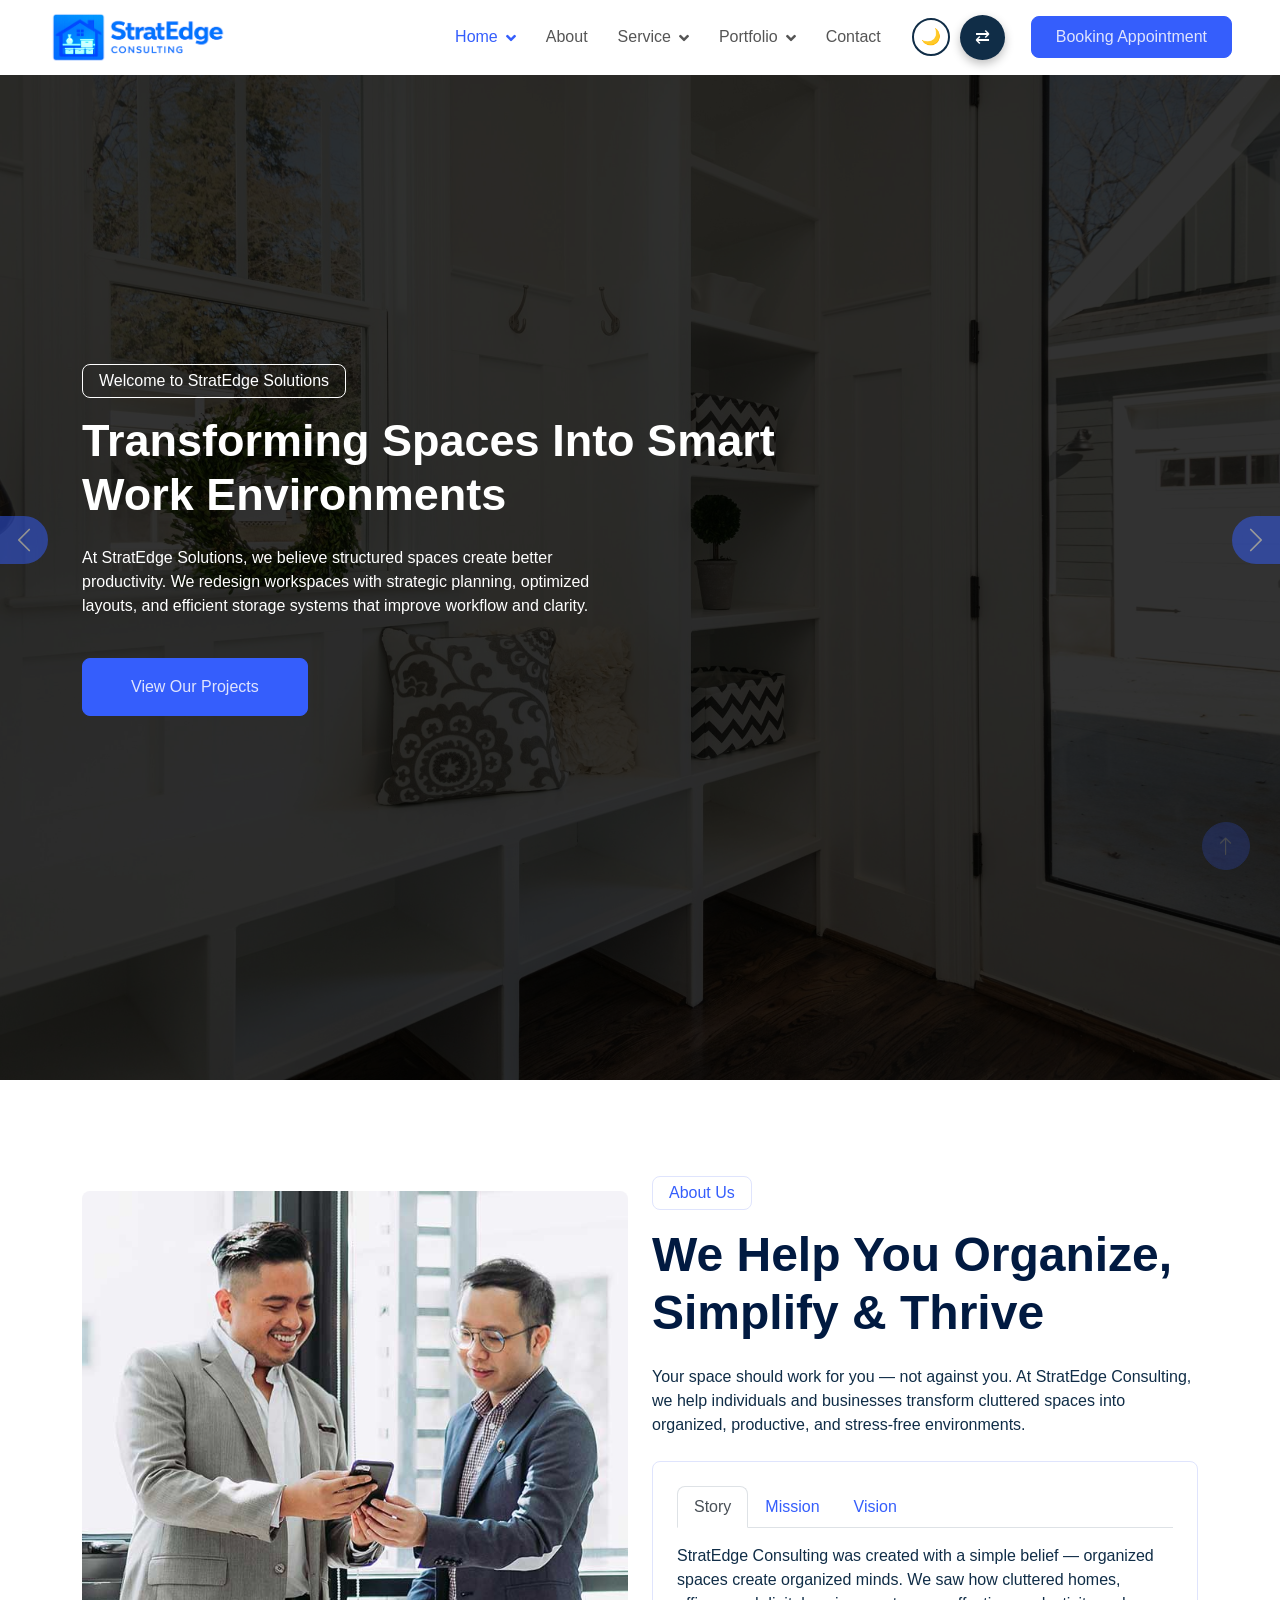
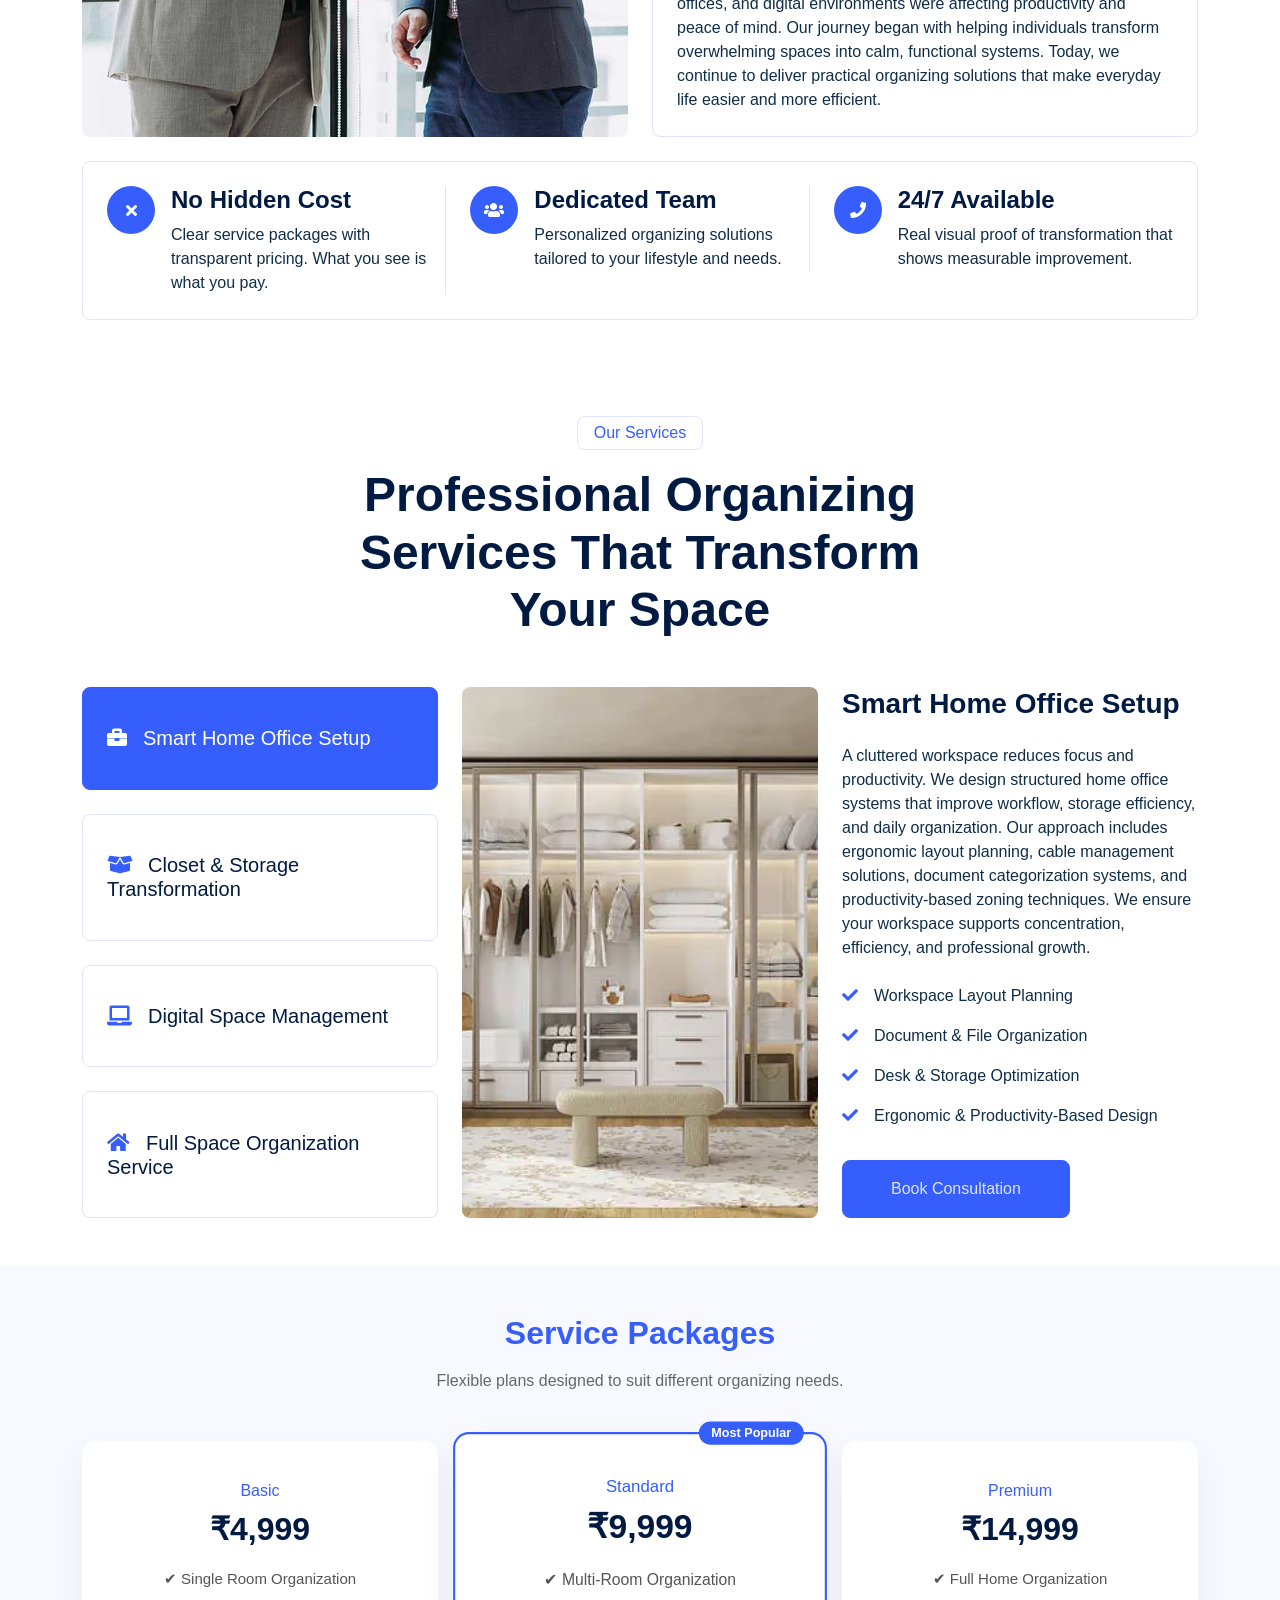
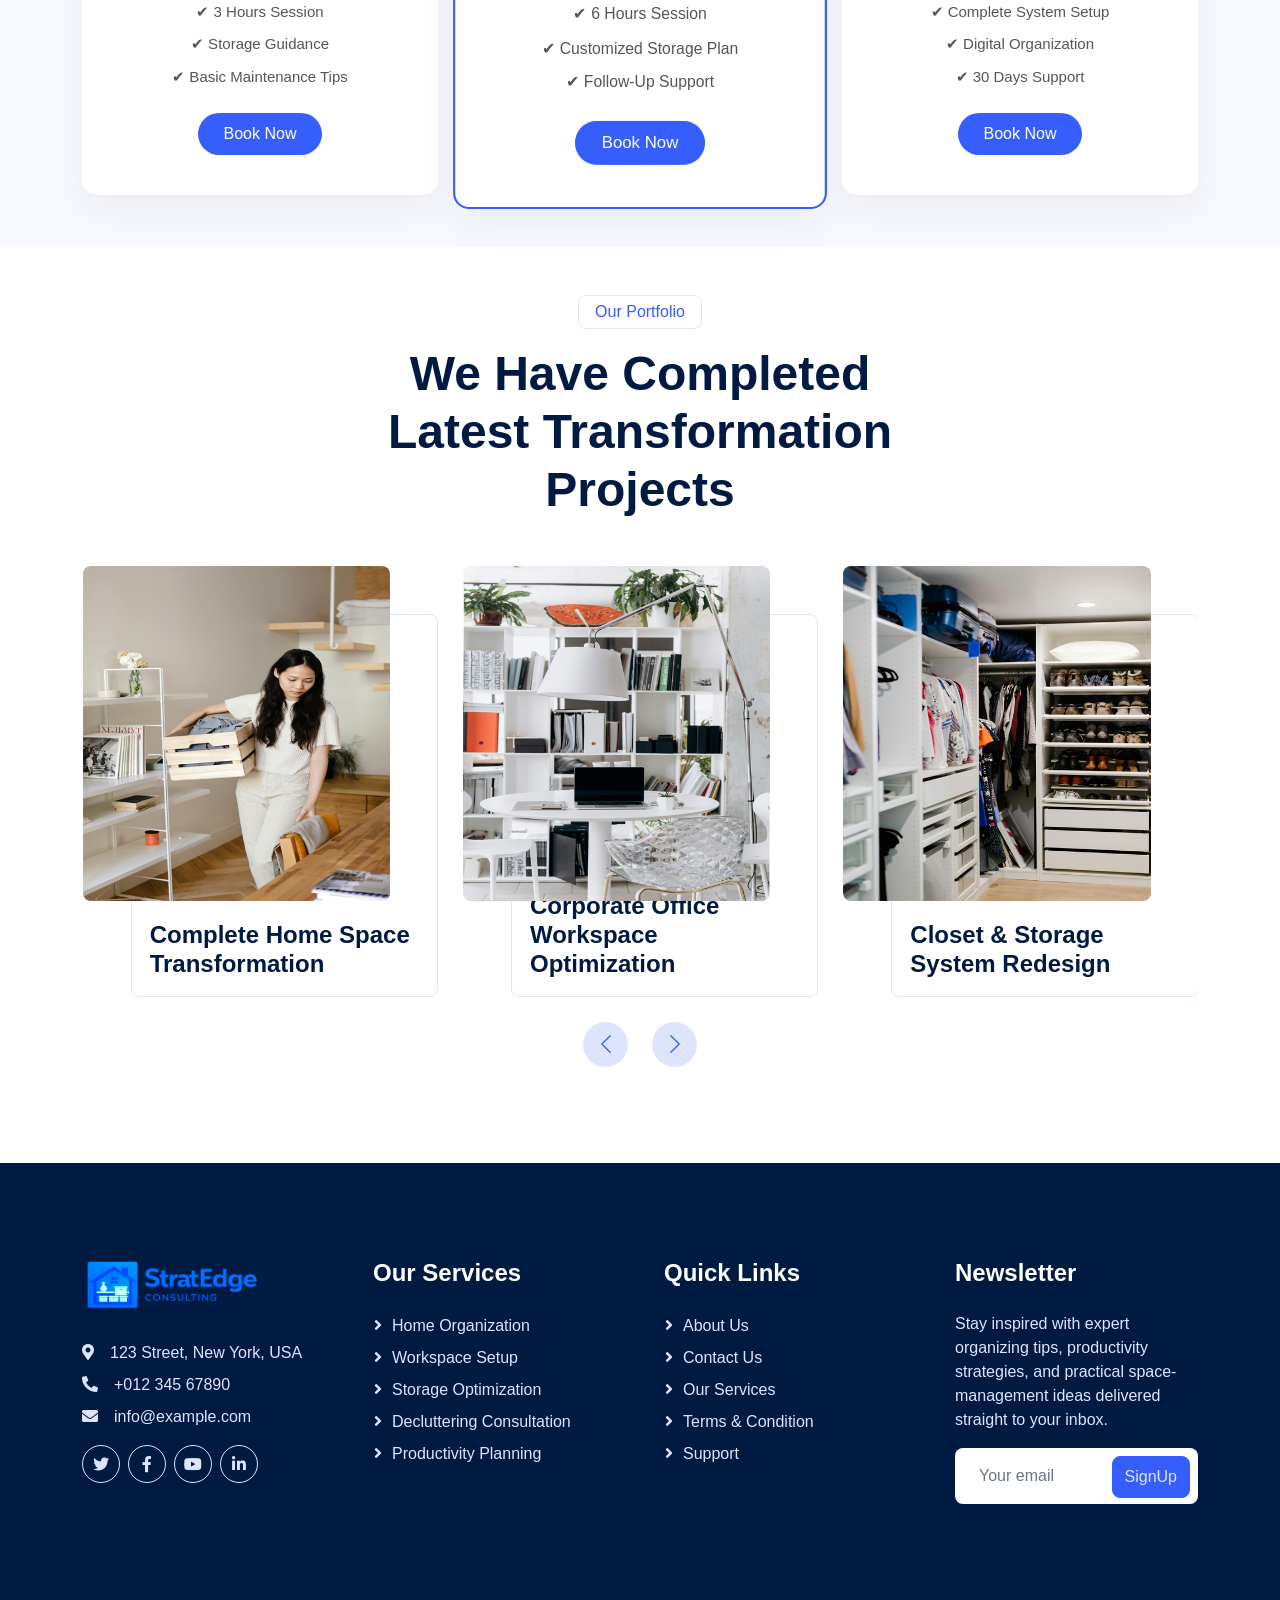
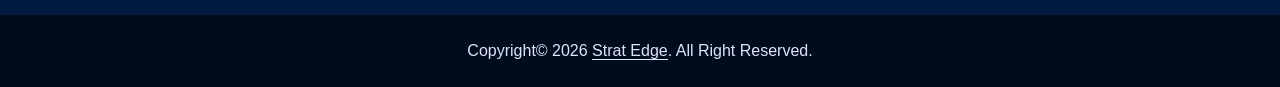
==== commit fc157e03: "Update index.html" ====
--- a/index.html
+++ b/index.html
@@ -612,3 +612,4 @@
 
 
 </html>
+
